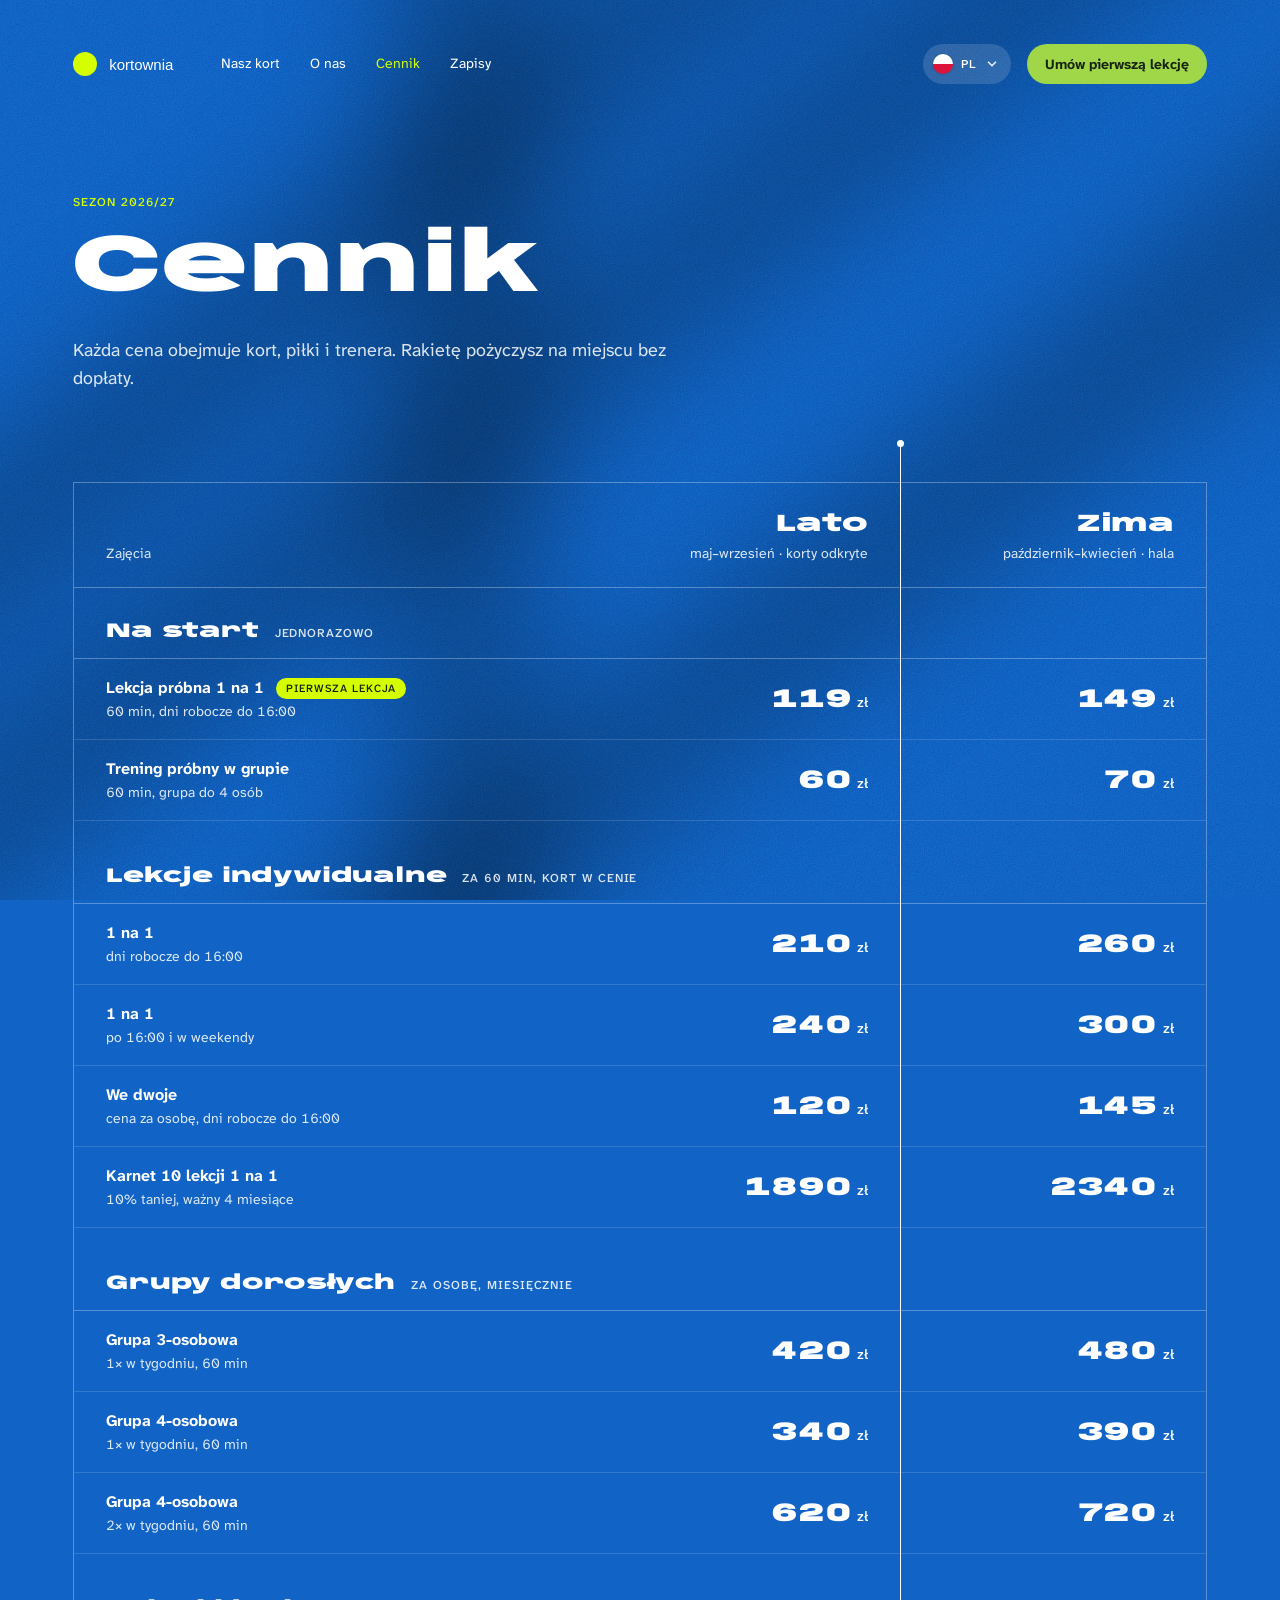
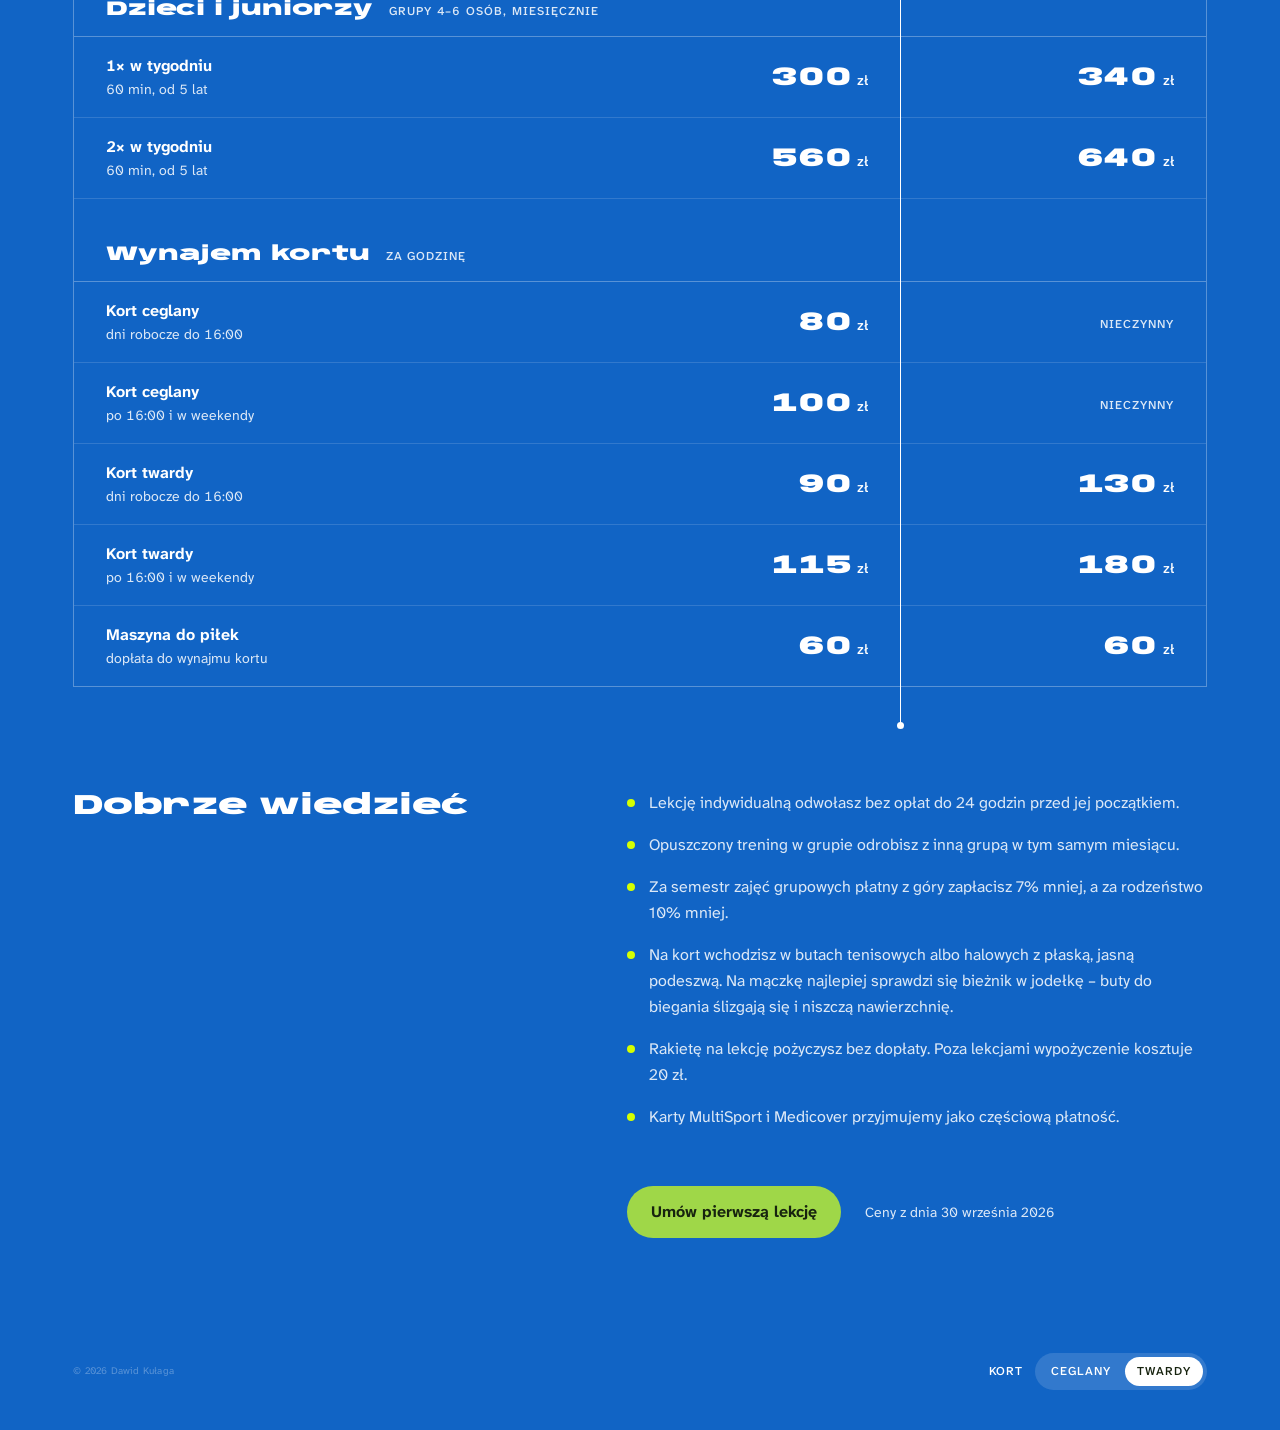
==== cennik.html @ 9ecdc1a9 "Cennik, modal zapisu (tryb testowy) i nawigacja obok logo - cennik.html: tabela jak kort (sezony lat" ====
<!DOCTYPE html>
<html lang="pl" data-surface="twardy">

<head>
    <meta charset="UTF-8">
    <meta name="viewport" content="width=device-width, initial-scale=1.0">
    <script>
        try {
            var s = localStorage.getItem('kortownia-surface');
            if (s === 'ceglany' || s === 'twardy') document.documentElement.dataset.surface = s;
        } catch (e) {}
    </script>

    <link rel="preconnect" href="https://fonts.googleapis.com">
    <link rel="preconnect" href="https://fonts.gstatic.com" crossorigin>
    <link href="https://fonts.googleapis.com/css2?family=Anybody:wdth,wght@150,900&family=Atkinson+Hyperlegible+Next:wght@400;500;700&family=BBH+Bartle&display=swap" rel="stylesheet">

    <link rel="stylesheet" href="style.css">
    <link rel="stylesheet" href="cennik.css">
    <link rel="preload" href="data/cennik.json" as="fetch" crossorigin>
    <title>Cennik – Kortownia</title>
    <meta name="description" content="Cennik szkoły tenisa Kortownia: lekcje indywidualne, grupy dorosłych, zajęcia dla dzieci i wynajem kortu – ceny w sezonie letnim i zimowym.">
    <link rel="icon" href="img/favicon.svg" type="image/svg+xml">
    <link rel="icon" href="img/favicon.ico" sizes="any">
    <link rel="apple-touch-icon" href="img/apple-touch-icon.png">
</head>

<body class="subpage">

    <!-- Tło: rozmyte ukośne cienie (BG-shadow) + ziarno -->
    <div class="bg" aria-hidden="true">
        <svg class="bg__svg bg__svg--desktop" width="2109" height="1100" viewBox="0 0 2109 1100" overflow="visible">
            <defs>
                <filter id="bg-blur" filterUnits="userSpaceOnUse" x="-3000" y="-3000" width="7000" height="7000">
                    <feGaussianBlur stdDeviation="60" />
                </filter>
            </defs>
            <g id="bg-shapes" filter="url(#bg-blur)" fill="#000">
                <rect x="-2157.266" y="-1301.834" width="2635.036" height="1456.137" opacity=".26" transform="rotate(-44.04 -839.748 -573.765)" />
                <rect x="-1206.129" y="364.943" width="2635.036" height="147.119" opacity=".26" transform="rotate(-38.43 111.389 438.502)" />
                <rect x="-747.009" y="730.633" width="2635.036" height="147.119" opacity=".26" transform="rotate(-38.43 570.509 804.192)" />
                <rect x="-1000.589" y="479.723" width="2635.036" height="147.119" opacity=".26" transform="rotate(-38.43 316.929 553.282)" />
                <rect x="-851.658" y="554.919" width="2635.036" height="147.119" opacity=".26" transform="rotate(-90 465.86 628.478)" />
            </g>
            <rect x="510.53" y="1472.8" width="2635.036" height="479.466" opacity=".26" transform="rotate(-61.13 1828.05 1712.53)" filter="url(#bg-blur)" />
        </svg>
        <svg class="bg__svg bg__svg--mobile" width="390" height="868" viewBox="0 0 487.5 1085" overflow="visible">
            <use href="#bg-shapes" />
        </svg>
        <div class="bg__noise"></div>
    </div>

    <header class="nav">
        <div class="nav__left">
            <a class="logo" href="index.html" aria-label="Kortownia – strona główna">
                <img src="img/logo-dot.svg" width="24" height="24" alt="">
                <span class="logo__text">kortownia</span>
            </a>
            <nav class="nav__links" aria-label="Główna" data-i18n-aria="navLabel">
                <a class="nav-link" href="index.html#nasz-kort" data-i18n="navCourt">Nasz kort</a>
                <a class="nav-link" href="index.html#o-nas" data-i18n="navAbout">O nas</a>
                <a class="nav-link" href="cennik.html" aria-current="page" data-i18n="navPricing">Cennik</a>
                <a class="nav-link" href="index.html#zapisy" data-i18n="navSignup">Zapisy</a>
            </nav>
        </div>
        <div class="nav__right">
            <div class="lang">
                <button class="lang__trigger" type="button" aria-haspopup="menu" aria-expanded="false" aria-controls="lang-menu-nav" aria-label="Język: polski" data-i18n-aria="langCurrent">
                    <span class="lang__flag lang__flag--pl"><svg class="flag" viewBox="0 0 20 20" aria-hidden="true"><rect width="20" height="10" fill="#fff"/><rect y="10" width="20" height="10" fill="#dc143c"/></svg></span>
                    <span class="lang__flag lang__flag--en"><svg class="flag" viewBox="0 0 60 60" aria-hidden="true"><rect width="60" height="60" fill="#012169"/><path d="M0 0L60 60M60 0L0 60" stroke="#fff" stroke-width="12"/><path d="M0 0L60 60M60 0L0 60" stroke="#c8102e" stroke-width="5"/><path d="M30 0V60M0 30H60" stroke="#fff" stroke-width="18"/><path d="M30 0V60M0 30H60" stroke="#c8102e" stroke-width="10"/></svg></span>
                    <span class="lang__code" data-i18n="langCode">PL</span>
                    <svg class="lang__chevron" viewBox="0 0 16 16" aria-hidden="true"><path d="M4 6l4 4 4-4" fill="none" stroke="currentColor" stroke-width="2" stroke-linecap="round" stroke-linejoin="round"/></svg>
                </button>
                <div class="lang__menu" id="lang-menu-nav" role="menu" aria-label="Język" data-i18n-aria="langLabel" hidden>
                    <button class="lang__option" type="button" role="menuitemradio" data-lang="pl" aria-checked="true"><svg class="flag" viewBox="0 0 20 20" aria-hidden="true"><rect width="20" height="10" fill="#fff"/><rect y="10" width="20" height="10" fill="#dc143c"/></svg><span lang="pl">Polski</span><svg class="lang__check" viewBox="0 0 16 16" aria-hidden="true"><path d="M3.5 8.5l3 3 6-7" fill="none" stroke="currentColor" stroke-width="2" stroke-linecap="round" stroke-linejoin="round"/></svg></button>
                    <button class="lang__option" type="button" role="menuitemradio" data-lang="en" aria-checked="false"><svg class="flag" viewBox="0 0 60 60" aria-hidden="true"><rect width="60" height="60" fill="#012169"/><path d="M0 0L60 60M60 0L0 60" stroke="#fff" stroke-width="12"/><path d="M0 0L60 60M60 0L0 60" stroke="#c8102e" stroke-width="5"/><path d="M30 0V60M0 30H60" stroke="#fff" stroke-width="18"/><path d="M30 0V60M0 30H60" stroke="#c8102e" stroke-width="10"/></svg><span lang="en">English</span><svg class="lang__check" viewBox="0 0 16 16" aria-hidden="true"><path d="M3.5 8.5l3 3 6-7" fill="none" stroke="currentColor" stroke-width="2" stroke-linecap="round" stroke-linejoin="round"/></svg></button>
                </div>
            </div>
            <a class="btn btn--primary btn--sm" href="index.html#zapisy" data-i18n="cta">Umów pierwszą lekcję</a>
        </div>
        <button class="menu-button" type="button" aria-expanded="false" aria-controls="mobile-menu" aria-label="Otwórz menu">
            <span class="menu-button__bar"></span>
            <span class="menu-button__bar"></span>
        </button>
    </header>

    <main class="pricing">
        <header class="pricing__head">
            <p class="pricing__eyebrow" data-i18n="eyebrow">Sezon 2026/27</p>
            <h1 class="pricing__title" data-i18n="pageHeading">Cennik</h1>
            <p class="pricing__lead" data-i18n="pricingLead">Każda cena obejmuje kort, piłki i trenera. Rakietę pożyczysz na miejscu bez dopłaty.</p>
        </header>

        <!-- Mobile: jedna kolumna sezonu naraz (przełącznik jak nawierzchnia). -->
        <div class="season-switch">
            <span class="season-switch__label" id="season-label" data-i18n="seasonLabel">Sezon</span>
            <div class="switch" role="group" aria-labelledby="season-label">
                <button class="segment" type="button" data-season="lato" aria-pressed="true" data-i18n="seasonSummer">Lato</button>
                <button class="segment" type="button" data-season="zima" aria-pressed="false" data-i18n="seasonWinter">Zima</button>
            </div>
        </div>

        <!-- Tabela jak kort: siatka dzieli sezony (lato | zima). Treść z data/cennik.json. -->
        <div class="price-court" data-season="lato">
            <i class="price-court__net" aria-hidden="true"></i>
            <table class="price-table">
                <caption class="sr-only" data-i18n="tableCaption">Ceny w złotych, w sezonie letnim i zimowym</caption>
                <colgroup>
                    <col class="price-table__col-offer">
                    <col class="price-table__col-season">
                    <col class="price-table__col-season">
                </colgroup>
                <thead>
                    <tr>
                        <th scope="col"><span class="price-table__corner" data-i18n="colOffer">Zajęcia</span></th>
                        <th scope="col" class="is-lato" data-season-col="lato"></th>
                        <th scope="col" class="is-zima" data-season-col="zima"></th>
                    </tr>
                </thead>
                <!-- grupy <tbody> wstawia cennik.js -->
            </table>
        </div>

        <section class="pricing__notes" aria-labelledby="notes-title">
            <h2 class="pricing__notes-title" id="notes-title" data-i18n="notesTitle">Dobrze wiedzieć</h2>
            <ul class="pricing__notes-list" data-notes></ul>
        </section>

        <div class="pricing__cta">
            <a class="btn btn--primary" href="index.html#zapisy" data-i18n="cta">Umów pierwszą lekcję</a>
            <p class="pricing__updated" data-updated></p>
        </div>
    </main>

    <footer class="subpage-foot">
        <div class="credits">
            <span>© 2026 Dawid Kułaga</span>
        </div>
        <div class="surface-switch">
            <span class="surface-switch__label" id="surface-label" data-i18n="surfaceLabel">Kort</span>
            <div class="switch switch--sliding" role="group" aria-labelledby="surface-label">
                <span class="switch__thumb" aria-hidden="true"></span>
                <button class="segment" type="button" data-surface="ceglany" aria-pressed="false" data-i18n="surfaceClay">Ceglany</button>
                <button class="segment" type="button" data-surface="twardy" aria-pressed="true" data-i18n="surfaceHard">Twardy</button>
            </div>
        </div>
    </footer>

    <div class="mobile-menu" id="mobile-menu" hidden>
        <nav class="mobile-menu__links" aria-label="Główna" data-i18n-aria="navLabel">
            <a class="mobile-link" href="index.html#nasz-kort" data-i18n="navCourt">Nasz kort</a>
            <a class="mobile-link" href="index.html#o-nas" data-i18n="navAbout">O nas</a>
            <a class="mobile-link" href="cennik.html" aria-current="page" data-i18n="navPricing">Cennik</a>
            <a class="mobile-link" href="index.html#zapisy" data-i18n="navSignup">Zapisy</a>
        </nav>
        <div class="mobile-menu__cta">
            <a class="btn btn--primary btn--block" href="index.html#zapisy" data-i18n="cta">Umów pierwszą lekcję</a>
            <div class="mobile-menu__row">
                <div class="lang lang--up">
                    <button class="lang__trigger" type="button" aria-haspopup="menu" aria-expanded="false" aria-controls="lang-menu-mobile" aria-label="Język: polski" data-i18n-aria="langCurrent">
                        <span class="lang__flag lang__flag--pl"><svg class="flag" viewBox="0 0 20 20" aria-hidden="true"><rect width="20" height="10" fill="#fff"/><rect y="10" width="20" height="10" fill="#dc143c"/></svg></span>
                        <span class="lang__flag lang__flag--en"><svg class="flag" viewBox="0 0 60 60" aria-hidden="true"><rect width="60" height="60" fill="#012169"/><path d="M0 0L60 60M60 0L0 60" stroke="#fff" stroke-width="12"/><path d="M0 0L60 60M60 0L0 60" stroke="#c8102e" stroke-width="5"/><path d="M30 0V60M0 30H60" stroke="#fff" stroke-width="18"/><path d="M30 0V60M0 30H60" stroke="#c8102e" stroke-width="10"/></svg></span>
                        <span class="lang__code" data-i18n="langCode">PL</span>
                        <svg class="lang__chevron" viewBox="0 0 16 16" aria-hidden="true"><path d="M4 6l4 4 4-4" fill="none" stroke="currentColor" stroke-width="2" stroke-linecap="round" stroke-linejoin="round"/></svg>
                    </button>
                    <div class="lang__menu" id="lang-menu-mobile" role="menu" aria-label="Język" data-i18n-aria="langLabel" hidden>
                        <button class="lang__option" type="button" role="menuitemradio" data-lang="pl" aria-checked="true"><svg class="flag" viewBox="0 0 20 20" aria-hidden="true"><rect width="20" height="10" fill="#fff"/><rect y="10" width="20" height="10" fill="#dc143c"/></svg><span lang="pl">Polski</span><svg class="lang__check" viewBox="0 0 16 16" aria-hidden="true"><path d="M3.5 8.5l3 3 6-7" fill="none" stroke="currentColor" stroke-width="2" stroke-linecap="round" stroke-linejoin="round"/></svg></button>
                        <button class="lang__option" type="button" role="menuitemradio" data-lang="en" aria-checked="false"><svg class="flag" viewBox="0 0 60 60" aria-hidden="true"><rect width="60" height="60" fill="#012169"/><path d="M0 0L60 60M60 0L0 60" stroke="#fff" stroke-width="12"/><path d="M0 0L60 60M60 0L0 60" stroke="#c8102e" stroke-width="5"/><path d="M30 0V60M0 30H60" stroke="#fff" stroke-width="18"/><path d="M30 0V60M0 30H60" stroke="#c8102e" stroke-width="10"/></svg><span lang="en">English</span><svg class="lang__check" viewBox="0 0 16 16" aria-hidden="true"><path d="M3.5 8.5l3 3 6-7" fill="none" stroke="currentColor" stroke-width="2" stroke-linecap="round" stroke-linejoin="round"/></svg></button>
                    </div>
                </div>
                <a class="btn btn--link" href="index.html" data-i18n="ctaHome">Strona główna</a>
            </div>
        </div>
    </div>

    <script src="cennik.js"></script>
    <script src="booking.js"></script>
    <script src="app.js"></script>

</body>

</html>
---- style.css ----
* {
    margin: 0;
    padding: 0;
    box-sizing: border-box;
}

/* ---------- Tokeny (Figma: Kortownia) ---------- */

:root {
    --pilka: #d5ff00;
    --kreda: #ffffff;
    --kreda-14: rgba(255, 255, 255, 0.14);
    --kreda-30: rgba(255, 255, 255, 0.3);
    --kreda-85: rgba(255, 255, 255, 0.85);
    --siatka: #17230f;
    --kort: #9fd748;
    /* Błąd w formularzach (tylko na jasnym panelu „kreda”) – kontrast 6,1:1.
       Stały w obu nawierzchniach. */
    --blad: #b8300f;

    /* Nawierzchnia: Kort twardy (domyślnie) */
    --nawierzchnia: #1164c5;

    /* Margines boczny nawigacji i hero */
    --gutter: clamp(16px, 3.84vw, 81px);
    /* Rogi viewportu (logo, język + CTA, nawigacja, nawierzchnia):
       x – od bocznej krawędzi, y – od górnej/dolnej krawędzi do środka
       elementu (24 px + połowa 80-pikselowego paska nawigacji). */
    --corner-x: calc(var(--gutter) + 24px);
    --corner-y: 64px;

    --font-logo: 'BBH Bartle', 'BBH Sans Bartle', sans-serif;
    --font-display: 'Anybody', sans-serif;
    --font-text: 'Atkinson Hyperlegible Next', system-ui, sans-serif;
}

/* Ceglany przyciemniony z #e6411f do #dc3a19 – biały tekst ≥ 4,5:1 (WCAG AA). */
html[data-surface="ceglany"] {
    --nawierzchnia: #dc3a19;
}

/* Na ceglanym tory przełączników i przycisk języka są ciemne (czerń 14%)
   zamiast jasnych – biały tekst nieaktywnych segmentów ≥ 5:1. */
html[data-surface="ceglany"] :is(.switch, .lang__trigger) {
    background: rgba(0, 0, 0, 0.14);
}

html[data-surface="ceglany"] .lang__trigger:hover,
html[data-surface="ceglany"] .lang__trigger[aria-expanded="true"] {
    background: rgba(0, 0, 0, 0.24);
}

html {
    font-size: 16px;
    font-family: var(--font-text);
    color: var(--kreda);
    background: var(--nawierzchnia);
    transition: background-color 0.5s cubic-bezier(0.65, 0, 0.35, 1);
    -webkit-font-smoothing: antialiased;
}

/* Bez przewijania w bok (canvas 3D wychodzi poza ramkę KV); clip nie tworzy
   kontenera przewijania – działa też na iOS, gdzie samo hidden na body nie wystarcza. */
html,
body {
    overflow-x: hidden;
    overflow-x: clip;
}

body {
    margin: 0;
    min-height: 100vh;
    min-height: 100svh;
    padding-top: 24px;
    padding-bottom: 40px;
}

body.menu-open {
    overflow: hidden;
}

a {
    color: inherit;
    text-decoration: none;
}

button {
    font: inherit;
    color: inherit;
    background: none;
    border: 0;
    cursor: pointer;
}

img {
    display: block;
}

:focus-visible {
    outline: 2px solid var(--kreda);
    outline-offset: 2px;
}

/* ---------- Tło ---------- */

.bg {
    position: fixed;
    inset: 0;
    z-index: -1;
    overflow: hidden;
    pointer-events: none;
    /* Kolor nawierzchni musi być wewnątrz tej warstwy (własny kontekst
       nakładania) – inaczej ziarno w trybie overlay nie ma z czym się mieszać
       i wypłukuje kolor. */
    background: var(--nawierzchnia);
    transition: background-color 0.5s cubic-bezier(0.65, 0, 0.35, 1);
}

/* Stałe piksele jak w Figmie (bez skalowania do szerokości okna) –
   pasy nie zmieniają położenia przy zmianie rozmiaru. Kształty i tak
   wychodzą daleko poza ramkę, więc tło jest pokryte przy każdej szerokości. */
.bg__svg {
    position: absolute;
    top: 0;
    left: 0;
    overflow: visible;
}

.bg__svg--mobile {
    display: none;
}

.bg__noise {
    position: absolute;
    inset: 0;
    /* Neutralne szare ziarno (średnio 50% szarości) – w trybie overlay nie
       zmienia koloru nawierzchni, tylko dodaje fakturę. */
    opacity: 0.15;
    mix-blend-mode: overlay;
    background-image: url("data:image/svg+xml,%3Csvg xmlns='http://www.w3.org/2000/svg' width='200' height='200'%3E%3Cfilter id='n' color-interpolation-filters='sRGB'%3E%3CfeTurbulence type='fractalNoise' baseFrequency='.9' numOctaves='3' stitchTiles='stitch'/%3E%3CfeColorMatrix values='.33 .33 .33 0 0 .33 .33 .33 0 0 .33 .33 .33 0 0 0 0 0 0 1'/%3E%3CfeComponentTransfer%3E%3CfeFuncR type='linear' slope='2.2' intercept='-.6'/%3E%3CfeFuncG type='linear' slope='2.2' intercept='-.6'/%3E%3CfeFuncB type='linear' slope='2.2' intercept='-.6'/%3E%3C/feComponentTransfer%3E%3C/filter%3E%3Crect width='100%25' height='100%25' filter='url%28%23n%29'/%3E%3C/svg%3E");
}

/* ---------- Komponenty ---------- */

/* Button – MD 52 px / SM 40 px */
.btn {
    display: inline-flex;
    align-items: center;
    justify-content: center;
    border-radius: 999px;
    font-weight: 700;
    font-size: 16px;
    line-height: 20px;
    padding: 16px 24px;
    white-space: nowrap;
    transition: background-color 0.15s ease;
}

.btn--sm {
    font-size: 14px;
    line-height: 18px;
    padding: 11px 18px;
}

.btn--primary {
    background: var(--kort);
    color: var(--siatka);
}

.btn--primary:hover {
    background: var(--kreda);
}

.btn--link {
    padding: 16px 12px;
    color: var(--kreda);
    text-decoration: underline;
    text-underline-position: from-font;
}

.btn--link:hover {
    background: var(--kreda-14);
}

.btn--block {
    width: 100%;
}

/* Nav link */
.nav-link {
    display: inline-flex;
    padding: 8px 12px;
    border-radius: 999px;
    font-size: 14px;
    line-height: 1.4;
    white-space: nowrap;
    transition: background-color 0.15s ease;
}

.nav-link:hover {
    background: var(--kreda-14);
}

/* Przełącznik (tor) + Segment */
.switch {
    display: inline-flex;
    align-items: center;
    gap: 2px;
    padding: 4px;
    border-radius: 999px;
    background: var(--kreda-14);
}

.segment,
.surface-switch__label {
    font-weight: 500;
    font-size: 12px;
    line-height: 1.4;
    letter-spacing: 0.08em;
    text-transform: uppercase;
    white-space: nowrap;
}

.segment {
    padding: 6px 12px;
    border-radius: 999px;
    transition: background-color 0.15s ease, color 0.15s ease;
}

.segment:hover {
    background: var(--kreda-14);
}

.segment[aria-pressed="true"] {
    background: var(--kreda);
    color: var(--siatka);
    cursor: default;
}

/* Przełącznik nawierzchni: przesuwana pigułka pod aktywnym segmentem. */
.switch--sliding {
    position: relative;
    isolation: isolate;
}

.switch__thumb {
    position: absolute;
    top: 4px;
    bottom: 4px;
    left: 0;
    width: var(--thumb-w, 0);
    translate: var(--thumb-x, 0) 0;
    border-radius: 999px;
    background: var(--kreda);
    z-index: -1;
}

.switch--sliding.is-ready .switch__thumb {
    transition:
        translate 0.5s cubic-bezier(0.65, 0, 0.35, 1),
        width 0.5s cubic-bezier(0.65, 0, 0.35, 1);
}

.switch--sliding .segment,
.switch--sliding .segment[aria-pressed="true"] {
    background: transparent;
    transition: color 0.35s ease 0.08s;
}

.switch--sliding .segment:not([aria-pressed="true"]):hover {
    background: var(--kreda-14);
}

.surface-switch__label {
    cursor: pointer;
    -webkit-user-select: none;
    user-select: none;
}

.surface-switch__label:hover {
    color: var(--kreda);
}

/* Dropdown języka – szklany trigger (jak tor przełącznika), panel „kreda”. */
.lang {
    position: relative;
}

.lang__trigger {
    display: inline-flex;
    align-items: center;
    gap: 8px;
    height: 40px;
    padding: 0 12px 0 10px;
    border-radius: 999px;
    background: var(--kreda-14);
    font-weight: 500;
    font-size: 12px;
    line-height: 1.4;
    letter-spacing: 0.08em;
    text-transform: uppercase;
    transition: background-color 0.15s ease;
}

.lang__trigger:hover,
.lang__trigger[aria-expanded="true"] {
    background: var(--kreda-30);
}

.flag {
    display: block;
    width: 20px;
    height: 20px;
    border-radius: 50%;
    box-shadow: 0 0 0 1px rgba(23, 35, 15, 0.12);
    flex: none;
}

.lang__flag {
    display: none;
}

html[lang="pl"] .lang__flag--pl,
html[lang="en"] .lang__flag--en {
    display: block;
}

.lang__chevron {
    width: 14px;
    height: 14px;
    opacity: 0.85;
    transition: transform 0.2s ease;
}

.lang__trigger[aria-expanded="true"] .lang__chevron {
    transform: rotate(180deg);
}

.lang__menu {
    position: absolute;
    top: calc(100% + 8px);
    right: 0;
    min-width: 176px;
    padding: 6px;
    border-radius: 18px;
    background: var(--kreda);
    color: var(--siatka);
    box-shadow: 0 12px 32px rgba(0, 0, 0, 0.18);
    display: flex;
    flex-direction: column;
    gap: 2px;
    z-index: 20;
    transform-origin: top right;
    animation: lang-in 0.16s ease-out;
}

.lang__menu[hidden] {
    display: none;
}

.lang--up .lang__menu {
    top: auto;
    bottom: calc(100% + 8px);
    right: auto;
    left: 0;
    transform-origin: bottom left;
}

@keyframes lang-in {
    from { opacity: 0; transform: scale(0.96); }
    to { opacity: 1; transform: scale(1); }
}

.lang__option {
    display: flex;
    align-items: center;
    gap: 10px;
    width: 100%;
    padding: 10px 12px;
    border-radius: 12px;
    font-size: 14px;
    line-height: 1.4;
    text-align: left;
    color: var(--siatka);
    transition: background-color 0.12s ease;
}

.lang__option:hover,
.lang__option:focus-visible {
    background: rgba(23, 35, 15, 0.07);
    outline: none;
}

.lang__option[aria-checked="true"] {
    font-weight: 700;
}

.lang__check {
    width: 16px;
    height: 16px;
    margin-left: auto;
    visibility: hidden;
}

.lang__option[aria-checked="true"] .lang__check {
    visibility: visible;
}

/* ---------- Nawigacja ---------- */

.nav {
    display: flex;
    align-items: center;
    justify-content: space-between;
    width: calc(100% - 2 * var(--gutter));
    margin: 0 auto;
    padding: 20px 24px;
    border-radius: 60px;
    position: relative;
    z-index: 10;
}

.nav__left {
    display: flex;
    align-items: center;
    gap: 36px;
}

/* Linki obok logo (pigułki z 12 px paddingu). */
.nav__links {
    display: flex;
    align-items: center;
    gap: 6px;
}

.nav__right {
    display: flex;
    align-items: center;
    gap: 16px;
}

.logo {
    display: flex;
    align-items: center;
    gap: 12px;
}

.logo__text {
    font-family: var(--font-logo);
    font-size: 15px;
    line-height: 1.4;
    color: var(--kreda);
}

.menu-button {
    display: none;
}

/* ---------- Hero (desktop) ----------
   Układ odwzorowuje obszar 1947 × 838 z Figmy (szerokość jak nawigacja).
   --u = 1 px projektu, skalowany do szerokości i wysokości okna. */

/* Na dużych ekranach hero mieści się w kontenerze 2280 px (nawigacja
   i elementy w rogach zostają przy krawędziach viewportu). */
.hero {
    --hero-max: 2280px;
    --hero-w: min(100vw - 2 * var(--gutter), var(--hero-max));
    /* Skala: szerokość, wysokość hero i – na niższych ekranach – miejsce na
       opis z przyciskami (stały rozmiar ~160 px, start na 486u): dół przycisków
       min. 24 px nad dolną linią kortu (100vh − 104px). 164 = góra hero. */
    --u: clamp(0.35px, min(var(--hero-w) / 1947, (100vh - 164px) / 838, (100vh - 104px - 24px - 164px - 160px) / 486), 1px);
    position: relative;
    width: min(calc(100% - 2 * var(--gutter)), var(--hero-max));
    height: calc(838 * var(--u));
    margin: 60px auto 0;
}

.stage {
    position: absolute;
    inset: 0;
}





.hero__title {
    position: absolute;
    left: calc(68 * var(--u));
    top: calc(155 * var(--u));
    width: calc(1084 * var(--u));
    font-family: var(--font-display);
    font-weight: 900;
    font-stretch: 150%;
    font-variation-settings: "wdth" 150;
    font-size: max(32px, 54 * var(--u));
    line-height: 1.3;
    letter-spacing: -0.01em;
    color: var(--kreda);
    z-index: 1;
}

/* Łamanie nagłówka: .brk-d = nowa linia na desktopie (spacja na mobile),
   .brk-m = nowa linia na mobile (spacja na desktopie). */
.brk-d::before {
    content: "\A";
    white-space: pre;
}

.brk-m::before {
    content: " ";
}

.hero__plus {
    position: absolute;
    left: calc(59.865 * var(--u));
    top: calc(417 * var(--u));
    width: calc(65.3553 * var(--u));
    height: calc(68.6161 * var(--u));
    transform: scaleX(-1);
}

.kv {
    position: absolute;
    right: calc(221.5 * var(--u));
    top: calc(39 * var(--u));
    width: calc(499.53 * var(--u));
    height: calc(799 * var(--u));
    pointer-events: none;
    /* Perspektywa dla fal (obrót 3D za kursorem w kv3d.js). */
    perspective: 1100px;
}

.kv img {
    position: absolute;
}

/* KV nie jest zaznaczalne ani przeciągane (bez niebieskiego podświetlenia
   przy szybkim klikaniu / podbijaniu piłki). */
.kv,
.kv * {
    -webkit-user-select: none;
    user-select: none;
    -webkit-user-drag: none;
    -webkit-tap-highlight-color: transparent;
}

.kv__waves {
    will-change: transform;
}

/* Kursor nad obszarem KV (kliknięcie podbija piłkę – kv3d.js). */
body.kv-hover {
    cursor: pointer;
}

.kv__waves--desktop {
    left: calc(-6.705 * var(--u));
    top: calc(58.555 * var(--u));
    width: calc(478.916 * var(--u));
    height: calc(654.358 * var(--u));
}

.kv__waves--mobile {
    display: none;
}

/* Canvas 3D wychodzi poza ramkę KV (BLEED w kv3d.js = 25%). */
.kv__canvas {
    position: absolute;
    inset: -25%;
    width: 150%;
    height: 150%;
    animation: kv-in 0.6s ease both;
}

.kv--3d .kv__racket,
.kv--3d .kv__ball {
    display: none;
}

@keyframes kv-in {
    from { opacity: 0; }
    to { opacity: 1; }
}

.kv__racket {
    left: calc(2.9 * var(--u));
    top: 0;
    width: calc(496.63 * var(--u));
    height: calc(799 * var(--u));
    object-position: bottom;
}

.kv__ball {
    left: calc(158.62 * var(--u));
    top: calc(139.56 * var(--u));
    width: calc(97.331 * var(--u));
    height: calc(111.651 * var(--u));
    object-fit: cover;
}

/* Dolny prawy róg – lustrzanie do języka + CTA. */
.surface-switch {
    position: fixed;
    right: var(--corner-x);
    bottom: var(--corner-y);
    transform: translateY(50%);
    display: flex;
    align-items: center;
    gap: 12px;
    z-index: 1;
}

.surface-switch__label {
    color: var(--kreda);
}

.hero__copy {
    position: absolute;
    left: calc(122 * var(--u));
    top: calc(486 * var(--u));
    width: 589.157px;
    display: flex;
    flex-direction: column;
    gap: 24px;
    z-index: 1;
}

.hero__lead {
    width: 100%;
    white-space: pre-line;
    font-size: 18px;
    line-height: 28px;
}

.hero__cta {
    display: flex;
    align-items: center;
    gap: 8px;
}

/* ---------- Linie kortu ----------
   1 px „kreda”, przypięte do otaczających elementów:
   poziome (pełna szerokość) – górna pod paskiem nawigacji, dolna lustrzanie
   nad dolnym rzędem rogów, środkowa w połowie odstępu między nagłówkiem
   a opisem (--grid-mid liczone w app.js);
   pionowe (pełna wysokość) – na krawędziach paska nawigacji (--line-x)
   i pośrodku między nimi (siatka). */

body {
    position: relative;
}

.court-lines {
    --line-x: var(--gutter);
    position: absolute;
    inset: 0;
    pointer-events: none;
    opacity: 0.2;
}

.court-line {
    position: absolute;
    left: 0;
    width: 100%;
    height: 1px;
    background: var(--kreda);
    transform-origin: left center;
}

.court-line--top {
    top: calc(var(--corner-y) + 40px);
}

.court-line--mid {
    top: var(--grid-mid, 50%);
    transform-origin: right center;
}

.court-line--bottom {
    bottom: calc(var(--corner-y) + 40px);
}

.court-line--v {
    top: 0;
    width: 1px;
    height: 100%;
    transform-origin: center top;
}

.court-line--left {
    left: var(--line-x);
}

.court-line--right {
    left: calc(100% - var(--line-x) - 1px);
}

.court-line--net {
    left: 50%;
}

/* Po preloaderze linie „rysują się” po kolei. */
html.is-loading .court-line {
    scale: 0 1;
}

html.is-loading .court-line--v {
    scale: 1 0;
}

html.is-loaded .court-line {
    transition: scale 1.3s cubic-bezier(0.65, 0, 0.2, 1) var(--line-delay, 0s);
}

.court-line--top { --line-delay: 0.1s; }
.court-line--left { --line-delay: 0.2s; }
.court-line--mid { --line-delay: 0.3s; }
.court-line--net { --line-delay: 0.4s; }
.court-line--bottom { --line-delay: 0.5s; }
.court-line--right { --line-delay: 0.6s; }

/* Wariant gridu: „court” (domyślny) albo „figma” (linie z makiety). */
html:not([data-grid="figma"]) .court-lines,
html[data-grid="figma"] .court-grid {
    display: none;
}

/* ---------- Kort (propozycja) ----------
   Schemat kortu z góry, proporcje wg przepisów (ułamki ramki), rozpięty
   na układzie: linie końcowe = krawędzie paska nawigacji, linie boczne =
   pod górnym / nad dolnym rzędem rogów – elementy nawigacji stoją „na
   wybiegu”, poza kortem. Każda linia: --x --y --w --h (poziomo);
   na mobile kort jest obrócony (transpozycja tych samych zmiennych). */

.court-grid {
    position: absolute;
    /* Boki kortu na linii elementów w rogach (logo, CTA, nawigacja, nawierzchnia). */
    left: var(--corner-x);
    right: var(--corner-x);
    top: calc(var(--corner-y) + 40px);
    bottom: calc(var(--corner-y) + 40px);
    pointer-events: none;
    /* Jednolite krycie wszystkich linii i słupków. */
    opacity: 0.2;
}

.cg-line {
    position: absolute;
    left: var(--x);
    top: var(--y);
    width: var(--w);
    height: var(--h);
    background: var(--kreda);
}

.cg-line.is-h { transform-origin: left center; }
.cg-line.is-v { transform-origin: center top; }

.cg-post {
    position: absolute;
    left: var(--x);
    top: var(--y);
    width: 7px;
    height: 7px;
    margin: -3px 0 0 -3px;
    border-radius: 50%;
    background: var(--kreda);
}

/* Siatka wysunięta poza linie boczne do słupków (8,33% wysokości kortu),
   ale najwyżej 40 px – na wysokich ekranach słupek nie wchodzi na podpis. */
.cg-line--net {
    top: max(-8.33%, -40px);
    height: calc(100% + 2 * min(8.33%, 40px));
}

.cg-post--a { top: max(-8.33%, -40px); }
.cg-post--b { top: calc(100% + min(8.33%, 40px)); }

/* Rysowanie po preloaderze – warstwami. */
html.is-loading .cg-line.is-h { scale: 0 1; }
html.is-loading .cg-line.is-v { scale: 1 0; }
html.is-loading .cg-post { scale: 0; }

html.is-loaded :is(.cg-line, .cg-post) {
    transition: scale 1.2s cubic-bezier(0.65, 0, 0.2, 1) var(--line-delay, 0s);
}

.cg-line--outer { --line-delay: 0.1s; }
.cg-line--net { --line-delay: 0.3s; }
.cg-line--singles { --line-delay: 0.45s; }
.cg-line--service { --line-delay: 0.6s; }
.cg-line--center { --line-delay: 0.75s; }
.cg-line--mark,
.cg-post { --line-delay: 0.9s; }

/* ---------- Preloader ---------- */

.preloader {
    display: none;
}

html.is-loading .preloader,
.preloader.is-revealing,
.preloader.is-fading {
    position: fixed;
    inset: 0;
    z-index: 100;
    display: flex;
    flex-direction: column;
    align-items: center;
    justify-content: center;
    gap: 20px;
    background: var(--kreda);
    color: var(--siatka);
}

.preloader__stage {
    position: relative;
    width: 160px;
    height: 160px;
}

/* Kropka z logo – odbija się; origin na dole, żeby spłaszczenie
   przy uderzeniu „siadało” na podłodze. */
.preloader__ball {
    position: absolute;
    left: 50%;
    bottom: 26px;
    width: 46px;
    height: 46px;
    border-radius: 50%;
    background: var(--pilka);
    transform: translateX(-50%);
    transform-origin: 50% 100%;
    will-change: transform;
    /* Odbijanie w CSS – liczone przez kompozytor, nie przycina się, gdy
       główny wątek wczytuje modele 3D. Uderzenie wypada na 0%/100%, a
       ujemne opóźnienie o pół okresu startuje ze szczytu (bez owalu na starcie). */
    animation: preloader-bounce var(--bounce-period, 0.55s) infinite;
    animation-delay: calc(var(--bounce-period, 0.55s) / -2);
}

@keyframes preloader-bounce {
    0% {
        transform: translate(-50%, 0) scale(1.14, 0.76);
        animation-timing-function: linear;
    }
    7% {
        transform: translate(-50%, -20.8px) scale(1, 1);
        animation-timing-function: cubic-bezier(0.25, 0.46, 0.45, 0.94);
    }
    50% {
        transform: translate(-50%, -80px) scale(1, 1);
        animation-timing-function: cubic-bezier(0.55, 0.085, 0.68, 0.53);
    }
    93% {
        transform: translate(-50%, -20.8px) scale(1, 1);
        animation-timing-function: linear;
    }
    100% {
        transform: translate(-50%, 0) scale(1.14, 0.76);
    }
}

@media (prefers-reduced-motion: reduce) {
    .preloader__ball {
        animation: none;
    }
}

/* Licznik – styl Display H1 (jak nagłówek hero). */
.preloader__count {
    font-family: var(--font-display);
    font-weight: 900;
    font-stretch: 150%;
    font-variation-settings: "wdth" 150;
    font-size: 27px;
    line-height: 1.3;
    letter-spacing: -0.01em;
    font-variant-numeric: tabular-nums;
    transition: opacity 0.25s ease;
}

.preloader.is-revealing .preloader__count {
    opacity: 0 !important;
}

.preloader.is-fading {
    opacity: 0;
    transition: opacity 0.5s ease;
}

/* Wejście hero po odsłonięciu (indywidualne translate/scale nie kolidują
   z transformami pozycjonującymi, np. przełącznika). */
html.is-loading :is(.nav, .hero__title, .hero__plus, .hero__copy, .surface-switch) {
    opacity: 0;
    translate: 0 18px;
}

html.is-loading .kv {
    opacity: 0;
    scale: 0.94;
}

html.is-loaded :is(.nav, .hero__title, .hero__plus, .hero__copy, .surface-switch, .kv) {
    transition:
        opacity 0.8s ease var(--intro-delay, 0s),
        translate 1s cubic-bezier(0.2, 0.8, 0.2, 1) var(--intro-delay, 0s),
        scale 1.2s cubic-bezier(0.2, 0.8, 0.2, 1) var(--intro-delay, 0s);
}

.kv { --intro-delay: 0.15s; }
.nav { --intro-delay: 0.3s; }
.hero__title { --intro-delay: 0.35s; }
.hero__plus { --intro-delay: 0.5s; }
.hero__copy { --intro-delay: 0.55s; }
.surface-switch { --intro-delay: 0.7s; }

/* ---------- Podpowiedź przy piłce ----------
   Wzór: tooltip z GitHub Primer – ciemna, zwarta etykieta z ostrym
   trójkącikiem, bez cienia, zanikanie + 4 px przesunięcia. Typografia:
   styl Kortownia/Label. Pozycję (--hint-x/--hint-y, px viewportu) i stronę
   (.is-left / .is-below) ustawia kv3d.js w każdej klatce. */

.kv-hint {
    --caret: 6px;
    --nudge-x: -4px;
    --nudge-y: 0px;
    position: fixed;
    left: 0;
    top: 0;
    /* Pozycja przy piłce – bez animacji (inaczej Safari animuje przelot
       z pozycji startowej poza ekranem). Wjazd o 4 px – osobno, w transform. */
    translate: var(--hint-x, -999px) var(--hint-y, -999px);
    transform: translate(var(--nudge-x), var(--nudge-y));
    z-index: 11;
    padding: 6px 10px;
    border-radius: 6px;
    background: var(--siatka);
    color: var(--kreda);
    font-family: var(--font-text);
    font-weight: 500;
    font-size: 12px;
    line-height: 1.4;
    letter-spacing: 0.08em;
    text-transform: uppercase;
    white-space: nowrap;
    pointer-events: none;
    opacity: 0;
    transition: opacity 0.2s ease, transform 0.2s ease;
}

/* Trójkącik w stronę piłki (domyślnie: tooltip z prawej, trójkąt z lewej) */
.kv-hint::before {
    content: "";
    position: absolute;
    top: 50%;
    right: 100%;
    margin-top: calc(-1 * var(--caret));
    border: var(--caret) solid transparent;
    border-right-color: var(--siatka);
}

.kv-hint.is-left { --nudge-x: 4px; }

.kv-hint.is-left::before {
    right: auto;
    left: 100%;
    border-right-color: transparent;
    border-left-color: var(--siatka);
}

.kv-hint.is-below { --nudge-x: 0px; --nudge-y: -4px; }

.kv-hint.is-below::before {
    top: auto;
    bottom: 100%;
    right: auto;
    left: var(--arrow-x, 50%);
    margin: 0 0 0 calc(-1 * var(--caret));
    border-right-color: transparent;
    border-bottom-color: var(--siatka);
}

.kv-hint.is-visible {
    --nudge-x: 0px;
    --nudge-y: 0px;
    opacity: 1;
}

.kv-hint__text--tap { display: none; }

@media (hover: none), (pointer: coarse) {
    .kv-hint__text--click { display: none; }
    .kv-hint__text--tap { display: inline; }
}

body.menu-open .kv-hint {
    visibility: hidden;
}

/* ---------- Podpis autorów modeli 3D (CC BY 4.0) ----------
   Maksymalnie dyskretnie: desktop – środek samego dołu ekranu,
   mobile – koniec strony. */

/* Dolny lewy róg – lustrzanie do logo. */
.credits {
    position: fixed;
    left: var(--corner-x);
    bottom: var(--corner-y);
    transform: translateY(50%);
    font-size: 10px;
    line-height: 1.4;
    letter-spacing: 0.02em;
    white-space: nowrap;
    color: var(--kreda);
    opacity: 0.3;
    transition: opacity 0.2s ease;
    z-index: 10;
}

.credits:hover,
.credits:focus-within {
    opacity: 0.85;
}

.credits a {
    color: inherit;
}

.credits__sep {
    margin: 0 6px;
}

.credits a:hover {
    text-decoration: underline;
}

html.is-loading .credits {
    opacity: 0;
}

/* ---------- Menu mobilne ---------- */

.mobile-menu {
    position: fixed;
    top: 88px;
    left: 0;
    right: 0;
    bottom: 0;
    display: flex;
    flex-direction: column;
    justify-content: space-between;
    gap: 32px;
    padding: 24px 16px 32px;
    overflow-y: auto;
    z-index: 9;
}

.mobile-menu[hidden] {
    display: none;
}

.mobile-menu__links {
    display: flex;
    flex-direction: column;
    border-top: 1px solid var(--kreda-30);
}

.mobile-link {
    padding: 18px 4px;
    border-bottom: 1px solid var(--kreda-30);
    font-family: var(--font-display);
    font-weight: 900;
    font-stretch: 150%;
    font-variation-settings: "wdth" 150;
    font-size: 28px;
    line-height: 1.2;
    letter-spacing: -0.01em;
}

.mobile-menu__cta {
    display: flex;
    flex-direction: column;
    gap: 16px;
}

.mobile-menu__row {
    display: flex;
    align-items: center;
    justify-content: space-between;
}

/* ---------- Mobile (ramka 390 px, kort 358 × 520) ----------
   --m = 1 px projektu mobilnego. */

@media (max-width: 1023px) {
    body {
        --m: calc(min(100vw - 32px, 537px) / 358);
        padding-top: 16px;
    }

    .bg__svg--desktop {
        display: none;
    }

    .bg__svg--mobile {
        display: block;
    }

    /* Mobile: kolumna 358 × --m (wyśrodkowana). Pasek nawigacji ma 16 px
       wcięcia – logo stoi 16 px wewnątrz kolumny (jak w Figmie). */
    .nav {
        width: calc(358 * var(--m));
        height: 56px;
        padding: 0 6px 0 16px;
        border-radius: 0;
    }

    /* Menu w tej samej kolumnie co pasek; linki wyrównane do logo,
       linie podziału i przyciski na krawędzi kolumny. */
    .mobile-menu {
        padding-inline: calc((100% - 358 * var(--m)) / 2);
    }

    .mobile-link {
        padding-inline: 16px;
        font-size: 24px;
    }

    .nav__right,
    .nav__links {
        display: none;
    }

    .menu-button {
        position: relative;
        display: flex;
        flex-direction: column;
        align-items: center;
        justify-content: center;
        gap: 6px;
        width: 44px;
        height: 44px;
        border-radius: 999px;
        background: var(--kreda-14);
    }

    .menu-button__bar {
        width: 18px;
        height: 2px;
        border-radius: 1px;
        background: var(--kreda);
        transition: transform 0.2s ease;
    }

    .menu-button[aria-expanded="true"] .menu-button__bar:first-child {
        transform: translateY(4px) rotate(45deg);
    }

    .menu-button[aria-expanded="true"] .menu-button__bar:last-child {
        transform: translateY(-4px) rotate(-45deg);
    }

    .credits {
        position: static;
        transform: none;
        margin-top: 24px;
        text-align: center;
        white-space: normal;
    }

    body.menu-open :is(.hero, .court-grid, .court-lines, .credits) {
        visibility: hidden;
    }

    .hero {
        width: calc(358 * var(--m));
        height: auto;
        margin-top: 16px;
    }

    .stage {
        position: relative;
        height: calc(520 * var(--m));
    }


    .hero__title {
        white-space: normal;
        left: calc(27 * var(--m));
        top: calc(22 * var(--m));
        width: calc(307 * var(--m));
        font-size: 24px;
        line-height: 1.2;
    }

    .hero__plus {
        display: none;
    }

    /* Mobile: linia pod paskiem nawigacji i między wizualem a tekstem. */
    .court-line--top {
        top: 80px;
    }

    .court-line--bottom {
        display: none;
    }

    /* Kort pionowo: kolumna (logo / hamburger) od paska nawigacji
       do końca strony; transpozycja --x/--y i --w/--h. */
    /* Kort obejmuje nagłówek, KV i przełącznik (scena 520 × --m od 88 px);
       opis i przyciski stoją pod nim. Boki na linii logo, symetrycznie. */
    .court-grid {
        left: calc((100% - 358 * var(--m)) / 2 + 16px);
        right: calc((100% - 358 * var(--m)) / 2 + 16px);
        top: 80px;
        bottom: auto;
        height: calc(520 * var(--m) + 16px);
    }

    .cg-line,
    .cg-post {
        left: var(--y);
        top: var(--x);
    }

    .cg-line {
        width: var(--h);
        height: var(--w);
    }

    .cg-line.is-h { transform-origin: center top; }
    .cg-line.is-v { transform-origin: left center; }
    html.is-loading .cg-line.is-h { scale: 1 0; }
    html.is-loading .cg-line.is-v { scale: 0 1; }

    /* Siatka i słupki wysunięte tylko w margines kolumny (bez przewijania). */
    .cg-line--net {
        left: -10px;
        width: calc(100% + 20px);
    }

    .cg-post--a { left: -10px; }
    .cg-post--b { left: calc(100% + 10px); }

    /* Pionowe linie na krawędziach kolumny (logo / hamburger). */
    .court-lines {
        --line-x: calc((100% - 358 * var(--m)) / 2);
    }

    .brk-d::before {
        content: " ";
        white-space: normal;
    }

    .brk-m::before {
        content: "\A";
        white-space: pre;
    }

    .kv {
        right: auto;
        left: calc(80 * var(--m));
        top: calc(144 * var(--m));
        width: calc(200.062 * var(--m));
        height: calc(320 * var(--m));
    }

    .kv__waves--desktop {
        display: none;
    }

    .kv__waves--mobile {
        display: block;
        left: calc(-2.685 * var(--m));
        top: calc(23.453 * var(--m));
        width: calc(191.806 * var(--m));
        height: calc(262.071 * var(--m));
    }

    .kv__racket {
        left: calc(1.161 * var(--m));
        width: calc(198.901 * var(--m));
        height: calc(320 * var(--m));
    }

    .kv__ball {
        left: calc(63.526 * var(--m));
        top: calc(55.895 * var(--m));
        width: calc(38.981 * var(--m));
        height: calc(44.716 * var(--m));
    }

    .surface-switch {
        position: absolute;
        right: auto;
        bottom: auto;
        left: 50%;
        top: calc(491 * var(--m));
        transform: translate(-50%, -50%);
    }


    /* Opis i przyciski na linii logo (16 px wewnątrz kolumny). */
    .hero__copy {
        padding-inline: 16px;
        position: static;
        width: auto;
        margin-top: 28px;
        gap: 20px;
    }

    .hero__lead {
        width: 100%;
        white-space: normal;
    }

    .hero__cta {
        flex-direction: column;
    }

    .hero__cta .btn--primary {
        width: 100%;
    }
}

@media (min-width: 1024px) {
    .mobile-menu {
        display: none !important;
    }

    /* Desktop: dokładnie jeden ekran, bez przewijania. */
    html,
    body {
        height: 100%;
        overflow: hidden;
    }

    body {
        padding-bottom: 0;
    }
}

@media (prefers-reduced-motion: reduce) {
    * {
        transition: none !important;
    }
}

/* ---------- Formularze (Figma: Design System → Formularze) ----------
   Na jasnym panelu „kreda”: tekst „siatka”, obrysy siatka 20%. */

.chips {
    display: flex;
    flex-wrap: wrap;
    gap: 8px;
}

.chip {
    position: relative;
    cursor: pointer;
}

.chip input {
    position: absolute;
    opacity: 0;
    pointer-events: none;
}

.chip__body {
    display: inline-flex;
    align-items: center;
    gap: 6px;
    padding: 9px 16px;
    border: 1px solid rgba(23, 35, 15, 0.2);
    border-radius: 999px;
    font-weight: 700;
    font-size: 14px;
    line-height: 1.4;
    transition: background-color 0.15s ease, border-color 0.15s ease, color 0.15s ease;
}

.chip__sub {
    font-weight: 400;
    opacity: 0.6;
}

.chip:hover .chip__body {
    border-color: var(--siatka);
}

.chip input:checked + .chip__body {
    background: var(--siatka);
    border-color: var(--siatka);
    color: var(--kreda);
}

.chip input:checked + .chip__body .chip__sub {
    color: var(--pilka);
    opacity: 1;
}

.chip input:focus-visible + .chip__body,
.check input:focus-visible + .check__box {
    outline: 2px solid var(--siatka);
    outline-offset: 2px;
}

.input {
    width: 100%;
    height: 52px;
    padding: 0 20px;
    border: 1px solid rgba(23, 35, 15, 0.2);
    border-radius: 999px;
    background: transparent;
    font: inherit;
    font-size: 16px;
    color: var(--siatka);
    transition: border-color 0.15s ease;
}

.input::placeholder {
    color: rgba(23, 35, 15, 0.45);
}

.input:hover {
    border-color: rgba(23, 35, 15, 0.5);
}

.input:focus {
    outline: none;
    border: 2px solid var(--siatka);
    padding: 0 19px;
}

.input[aria-invalid="true"] {
    border: 2px solid var(--blad);
    padding: 0 19px;
}

.check {
    display: flex;
    gap: 12px;
    cursor: pointer;
}

.check input {
    position: absolute;
    opacity: 0;
    pointer-events: none;
}

.check__box {
    flex: none;
    display: grid;
    place-items: center;
    width: 20px;
    height: 20px;
    margin-top: 1px;
    border: 1px solid rgba(23, 35, 15, 0.35);
    border-radius: 6px;
    color: transparent;
    transition: background-color 0.15s ease;
}

.check__box svg {
    width: 11px;
}

.check input:checked + .check__box {
    background: var(--siatka);
    border-color: var(--siatka);
    color: var(--pilka);
}

.check input[aria-invalid="true"] + .check__box {
    border: 2px solid var(--blad);
}

.check__text {
    font-size: 14px;
    line-height: 1.4;
    color: rgba(23, 35, 15, 0.75);
}

.close-btn {
    flex: none;
    display: grid;
    place-items: center;
    width: 44px;
    height: 44px;
    border-radius: 999px;
    background: rgba(23, 35, 15, 0.06);
    color: var(--siatka);
    transition: background-color 0.15s ease;
}

.close-btn:hover {
    background: rgba(23, 35, 15, 0.12);
}

.close-btn svg {
    width: 14px;
}

/* ---------- Modal: Umów pierwszą lekcję ---------- */

html:has(.booking[open]) {
    overflow: hidden;
}

.booking {
    width: min(640px, 100% - 32px);
    max-width: none;
    max-height: calc(100% - 48px);
    margin: auto;
    padding: 0;
    border: 0;
    border-radius: 32px;
    background: var(--kreda);
    color: var(--siatka);
    box-shadow: 0 24px 64px rgba(0, 0, 0, 0.25);
    overscroll-behavior: contain;
}

.booking.is-sent {
    width: min(560px, 100% - 32px);
}

.booking::backdrop {
    background: rgba(23, 35, 15, 0.6);
}

.booking[open] {
    animation: booking-in 0.35s cubic-bezier(0.2, 0.8, 0.2, 1);
}

.booking[open]::backdrop {
    animation: booking-fade 0.35s ease;
}

@keyframes booking-in {
    from { opacity: 0; translate: 0 16px; }
}

@keyframes booking-fade {
    from { opacity: 0; }
}

.booking__panel {
    padding: 48px;
}

.booking__form,
.booking__done {
    display: flex;
    flex-direction: column;
    gap: 28px;
}

.booking__done {
    gap: 24px;
}

.booking__form[hidden],
.booking__done[hidden] {
    display: none;
}

.booking__head,
.booking__done-top {
    display: flex;
    justify-content: space-between;
    align-items: flex-start;
    gap: 16px;
}

.booking__title {
    font-family: var(--font-display);
    font-weight: 900;
    font-stretch: 150%;
    font-variation-settings: "wdth" 150;
    font-size: 28px;
    line-height: 1.2;
    letter-spacing: -0.01em;
}

.booking__title:focus {
    outline: none;
}

.booking__lead {
    margin-top: 10px;
    font-size: 16px;
    line-height: 26px;
    color: rgba(23, 35, 15, 0.75);
}

.booking__done .booking__lead {
    margin-top: 0;
}

.booking__field {
    min-width: 0;
    border: 0;
    display: flex;
    flex-direction: column;
    gap: 10px;
}

.booking__label {
    padding: 0;
    font-weight: 500;
    font-size: 12px;
    line-height: 1.4;
    letter-spacing: 0.08em;
    text-transform: uppercase;
    color: rgba(23, 35, 15, 0.7);
}

/* legend nie reaguje na gap fieldsetu */
legend.booking__label {
    margin-bottom: 10px;
}

.booking__row {
    display: grid;
    grid-template-columns: 1fr 1fr;
    gap: 12px;
}

.booking__error {
    font-size: 14px;
    line-height: 1.4;
    color: var(--blad);
}

.booking__error[hidden] {
    display: none;
}

.booking__actions {
    display: flex;
    align-items: center;
    flex-wrap: wrap;
    gap: 16px;
}

.booking__note {
    font-size: 14px;
    color: rgba(23, 35, 15, 0.6);
}

.booking__ball {
    width: 56px;
    height: 56px;
    border-radius: 50%;
    background: var(--pilka);
}

.booking__summary {
    display: grid;
    gap: 8px;
    padding: 16px 20px;
    border-radius: 20px;
    background: rgba(23, 35, 15, 0.05);
    font-size: 14px;
    line-height: 1.4;
}

.booking__summary div {
    display: flex;
    justify-content: space-between;
    gap: 12px;
}

.booking__summary dt {
    color: rgba(23, 35, 15, 0.6);
}

.booking__summary dd {
    font-weight: 700;
    text-align: right;
}

.booking__test {
    font-size: 12px;
    line-height: 1.4;
    letter-spacing: 0.04em;
    color: rgba(23, 35, 15, 0.6);
}

.booking__done .btn {
    align-self: flex-start;
}

/* Mobile: formularz na cały ekran, potwierdzenie jako arkusz od dołu. */
@media (max-width: 639px) {
    .booking {
        width: 100%;
        max-width: none;
        height: 100%;
        max-height: none;
        border-radius: 0;
        box-shadow: none;
    }

    /* Dialog modalny ma domyślnie inset 0 – arkusz przypinamy tylko do dołu. */
    .booking.is-sent {
        inset: auto 0 0;
        width: 100%;
        height: auto;
        margin: 0;
        border-radius: 24px 24px 0 0;
    }

    .booking__panel {
        padding: 24px 16px;
    }

    .booking__title {
        font-size: 24px;
    }

    .booking__row {
        grid-template-columns: 1fr;
    }

    .booking__actions {
        flex-direction: column;
        align-items: stretch;
        text-align: center;
    }

    .booking__done .btn {
        align-self: stretch;
    }
}

@media (prefers-reduced-motion: reduce) {
    .booking[open],
    .booking[open]::backdrop {
        animation: none;
    }
}
---- cennik.css ----
/* ---------- Cennik ----------
   Tabela jak kort widziany z góry: zewnętrzna ramka = linie boczne,
   pionowa „siatka” ze słupkami dzieli sezony (lato | zima). */

.sr-only {
    position: absolute;
    width: 1px;
    height: 1px;
    margin: -1px;
    overflow: hidden;
    clip: rect(0 0 0 0);
    white-space: nowrap;
}

.pricing {
    /* Szerokość kolumn: nazwa zajęć | lato | zima. Siatka stoi na granicy
       lato/zima, więc jej położenie wynika z tych samych wartości. */
    --col-offer: 46%;
    --col-season: 27%;
    width: min(100% - 2 * var(--corner-x), 1180px);
    margin: 0 auto;
    padding-top: clamp(48px, 7vw, 96px);
}

/* ---------- Nagłówek ---------- */

.pricing__head {
    max-width: 720px;
    margin-bottom: clamp(56px, 7vw, 96px);
}

.pricing__eyebrow,
.season-switch__label,
.price-group__unit {
    font-weight: 500;
    font-size: 12px;
    line-height: 1.4;
    letter-spacing: 0.08em;
    text-transform: uppercase;
}

.pricing__eyebrow {
    color: var(--pilka);
    margin-bottom: 16px;
}

.pricing__title {
    font-family: var(--font-display);
    font-weight: 900;
    font-stretch: 150%;
    font-variation-settings: "wdth" 150;
    font-size: clamp(40px, 6.4vw, 88px);
    line-height: 1.05;
    letter-spacing: -0.01em;
}

.pricing__lead {
    margin-top: 24px;
    max-width: 34em;
    font-size: 18px;
    line-height: 28px;
    color: var(--kreda-85);
}

/* Przełącznik sezonu – tylko mobile. */
.season-switch {
    display: none;
}

/* ---------- Kort-tabela ---------- */

.price-court {
    position: relative;
    border: 1px solid var(--kreda-30);
}

.price-court__net {
    position: absolute;
    left: calc(var(--col-offer) + var(--col-season));
    top: -40px;
    bottom: -40px;
    width: 1px;
    background: var(--kreda);
    transform-origin: center top;
    pointer-events: none;
}

.price-court__net::before,
.price-court__net::after {
    content: "";
    position: absolute;
    left: -3px;
    width: 7px;
    height: 7px;
    border-radius: 50%;
    background: var(--kreda);
}

.price-court__net::before { top: -3px; }
.price-court__net::after { bottom: -3px; }

.price-table {
    width: 100%;
    border-collapse: collapse;
    table-layout: fixed;
    font-variant-numeric: tabular-nums;
}

.price-table__col-offer { width: var(--col-offer); }
.price-table__col-season { width: var(--col-season); }

.price-table th,
.price-table td {
    padding: 18px 32px;
    text-align: left;
    font-weight: 400;
    vertical-align: middle;
}

/* Sezony */
.price-table thead th {
    padding-top: 28px;
    padding-bottom: 24px;
    border-bottom: 1px solid var(--kreda-30);
    vertical-align: bottom;
}

.price-table thead .is-lato,
.price-table thead .is-zima,
.price-table .price {
    text-align: right;
}

.price-table__corner {
    font-size: 14px;
    color: var(--kreda-85);
}

.season__name,
.price-group__name,
.price__amount {
    font-family: var(--font-display);
    font-weight: 900;
    font-stretch: 150%;
    font-variation-settings: "wdth" 150;
    letter-spacing: -0.01em;
}

.season__name {
    display: block;
    font-size: 24px;
    line-height: 1.2;
}

.season__period {
    display: block;
    margin-top: 4px;
    font-size: 14px;
    line-height: 1.4;
    color: var(--kreda-85);
}

/* Grupy */
.price-group__head th {
    padding-top: 44px;
    padding-bottom: 14px;
    border-bottom: 1px solid var(--kreda-30);
}

.price-group:first-of-type .price-group__head th {
    padding-top: 32px;
}

.price-group__name {
    font-size: 20px;
    line-height: 1.2;
    margin-right: 16px;
}

.price-group__unit {
    color: var(--kreda-85);
    white-space: nowrap;
}

/* Wiersze */
.price-row > * {
    border-bottom: 1px solid var(--kreda-14);
    transition: background-color 0.15s ease;
}

.price-group:last-of-type .price-row:last-child > * {
    border-bottom: 0;
}

.price-row:hover > * {
    background: rgba(255, 255, 255, 0.06);
}

.offer__name {
    display: flex;
    align-items: center;
    flex-wrap: wrap;
    gap: 6px 12px;
    font-weight: 700;
    font-size: 16px;
    line-height: 1.4;
}

.offer__detail {
    display: block;
    margin-top: 2px;
    font-size: 14px;
    line-height: 1.4;
    color: var(--kreda-85);
}

.offer__badge {
    padding: 3px 10px;
    border-radius: 999px;
    background: var(--pilka);
    color: var(--siatka);
    font-weight: 500;
    font-size: 11px;
    line-height: 1.4;
    letter-spacing: 0.08em;
    text-transform: uppercase;
}

.price {
    white-space: nowrap;
}

.price__amount {
    font-size: 26px;
    line-height: 1.2;
}

.price__currency {
    margin-left: 6px;
    font-weight: 500;
    font-size: 14px;
}

.price__none {
    font-weight: 500;
    font-size: 12px;
    line-height: 1.4;
    letter-spacing: 0.08em;
    text-transform: uppercase;
    color: var(--kreda-85);
}

.pricing__error {
    padding: 32px;
    border: 1px solid var(--kreda-30);
    font-size: 18px;
    line-height: 28px;
}

/* Wejście: siatka „rozwija się” z góry, wiersze pojawiają się po niej. */
.price-court:not(.is-ready) .price-court__net {
    scale: 1 0;
}

.price-court:not(.is-ready) tbody {
    opacity: 0;
}

.price-court.is-ready .price-court__net {
    transition: scale 0.9s cubic-bezier(0.65, 0, 0.35, 1);
}

.price-court.is-ready tbody {
    transition: opacity 0.5s ease 0.3s;
}

/* ---------- Dobrze wiedzieć + CTA ---------- */

.pricing__notes {
    margin-top: clamp(72px, 8vw, 112px);
    display: grid;
    grid-template-columns: var(--col-offer) 1fr;
    column-gap: 32px;
}

.pricing__notes-title {
    font-family: var(--font-display);
    font-weight: 900;
    font-stretch: 150%;
    font-variation-settings: "wdth" 150;
    font-size: 28px;
    line-height: 1.2;
    letter-spacing: -0.01em;
}

.pricing__notes-list {
    list-style: none;
    display: grid;
    gap: 16px;
}

.pricing__notes-list li {
    position: relative;
    padding-left: 22px;
    font-size: 16px;
    line-height: 26px;
    color: var(--kreda-85);
}

/* Znacznik: piłka */
.pricing__notes-list li::before {
    content: "";
    position: absolute;
    left: 0;
    top: 9px;
    width: 8px;
    height: 8px;
    border-radius: 50%;
    background: var(--pilka);
}

.pricing__cta {
    margin-top: 56px;
    margin-left: calc(var(--col-offer) + 32px);
    display: flex;
    align-items: center;
    flex-wrap: wrap;
    gap: 16px 24px;
}

.pricing__updated {
    font-size: 14px;
    color: var(--kreda-85);
}

/* ---------- Stopka podstrony ---------- */

.subpage-foot {
    display: flex;
    align-items: center;
    justify-content: space-between;
    gap: 24px;
    margin-top: clamp(80px, 9vw, 128px);
    padding: 0 var(--corner-x);
}

.nav-link[aria-current="page"],
.mobile-link[aria-current="page"] {
    color: var(--pilka);
}

.subpage :is(.surface-switch, .credits) {
    position: static;
    transform: none;
}

/* Strona główna na desktopie mieści się w jednym ekranie (bez przewijania) –
   podstrona jest dłuższa, więc przywracamy przewijanie w pionie. */
@media (min-width: 1024px) {
    html:has(body.subpage),
    body.subpage {
        height: auto;
        overflow-y: visible;
    }

    body.subpage {
        padding-bottom: 40px;
    }
}

/* ---------- Mobile ---------- */

@media (max-width: 1023px) {
    .pricing {
        --col-offer: 62%;
        --col-season: 38%;
        width: calc(358 * var(--m));
        padding-top: 40px;
    }

    .pricing__head {
        margin-bottom: 32px;
    }

    .pricing__lead {
        font-size: 16px;
        line-height: 26px;
    }

    .season-switch {
        display: flex;
        align-items: center;
        gap: 12px;
        margin-bottom: 24px;
    }

    .price-court[data-season="lato"] .is-zima,
    .price-court[data-season="zima"] .is-lato {
        display: none;
    }

    .price-court__net {
        display: none;
    }

    /* Jedna kolumna cen – szerokości z treści, cena przy prawej krawędzi. */
    .price-table {
        table-layout: auto;
    }

    .price-table col {
        width: auto;
    }

    .price-table .price,
    .price-table thead .is-lato,
    .price-table thead .is-zima {
        width: 1%;
    }

    .price-table th,
    .price-table td {
        padding: 14px 16px;
    }

    .price-group__head th {
        padding-top: 32px;
    }

    .price-group__name {
        display: block;
        margin: 0 0 4px;
        font-size: 18px;
    }

    .price-group__unit {
        white-space: normal;
    }

    .price__amount {
        font-size: 22px;
    }

    .season__name {
        font-size: 20px;
    }

    .pricing__notes {
        grid-template-columns: 1fr;
        row-gap: 24px;
        margin-top: 64px;
    }

    .pricing__notes-title {
        font-size: 24px;
    }

    .pricing__cta {
        margin: 40px 0 0;
        flex-direction: column;
        align-items: stretch;
        text-align: center;
    }

    .subpage-foot {
        flex-direction: column;
        width: calc(358 * var(--m));
        margin-inline: auto;
        padding: 0;
    }

    body.menu-open :is(.pricing, .subpage-foot) {
        visibility: hidden;
    }
}

@media (prefers-reduced-motion: reduce) {
    .price-court .price-court__net,
    .price-court tbody {
        transition: none !important;
        scale: none !important;
        opacity: 1 !important;
    }
}
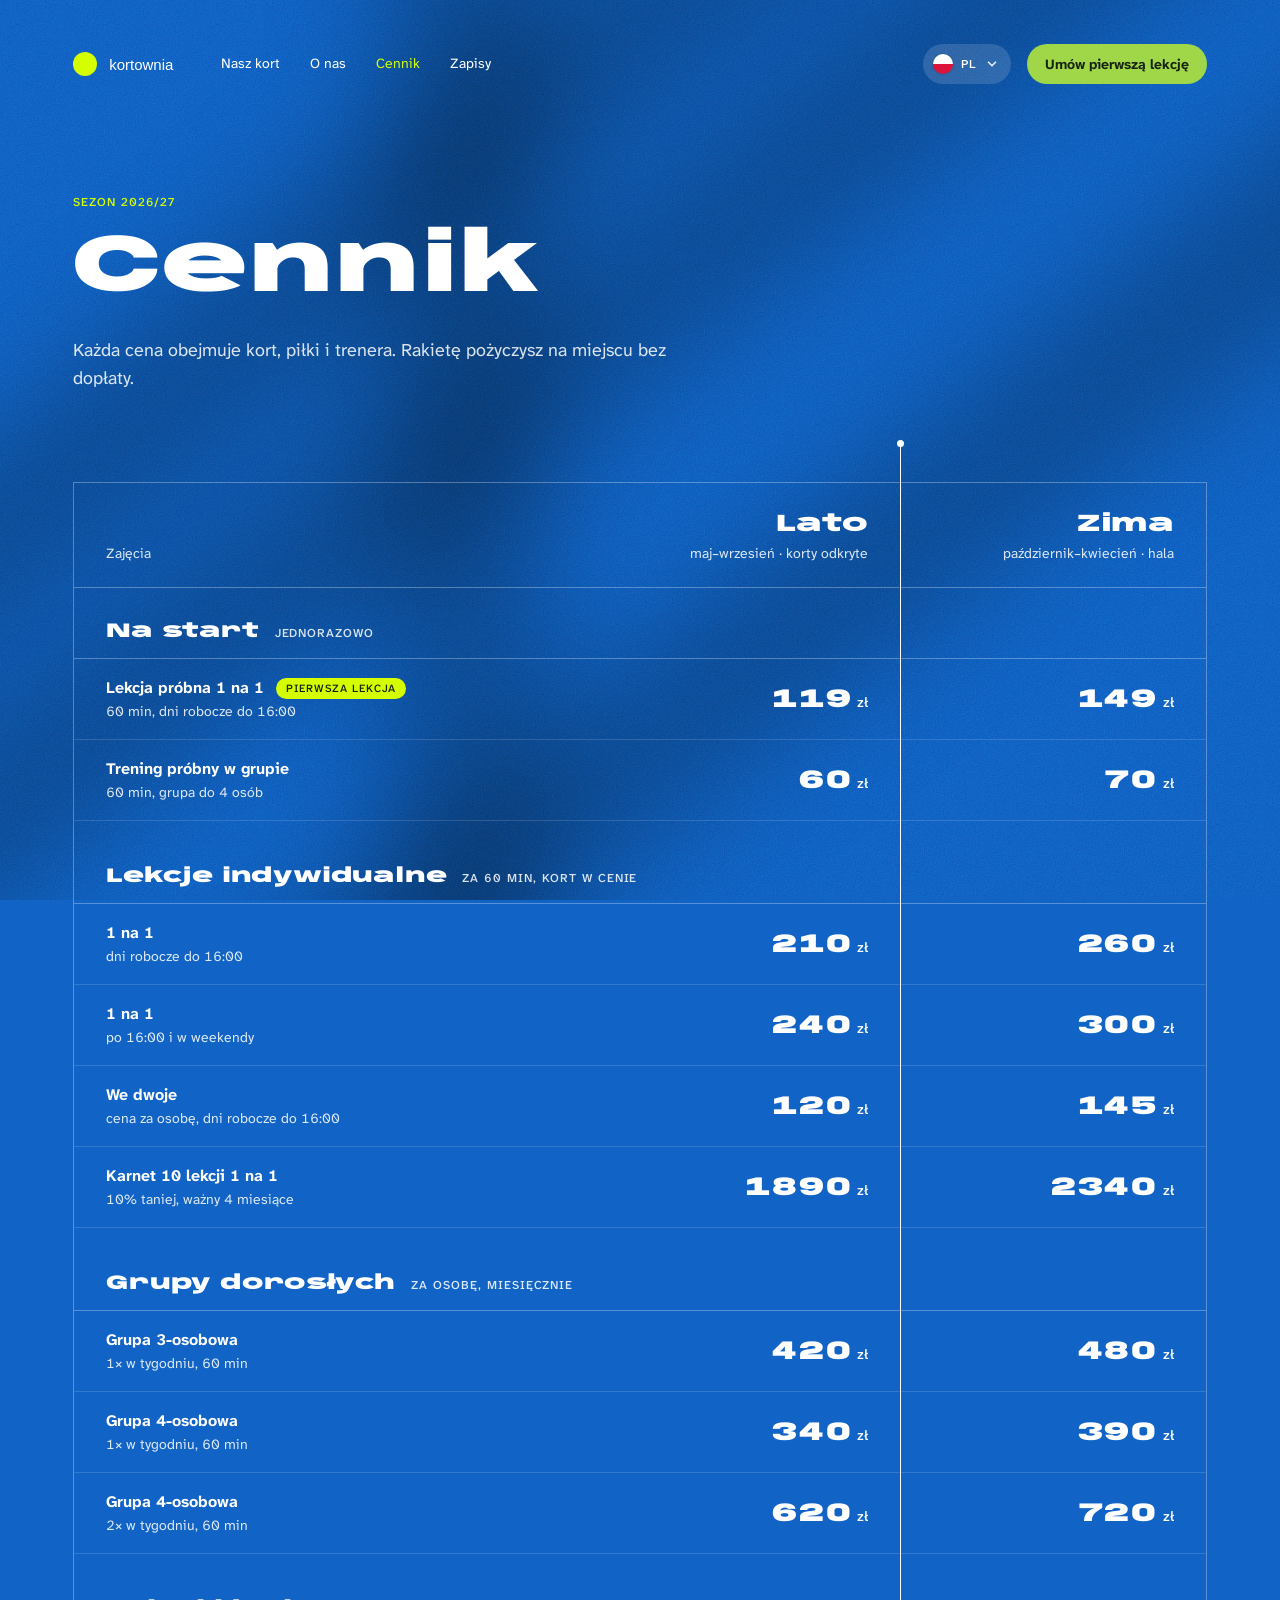
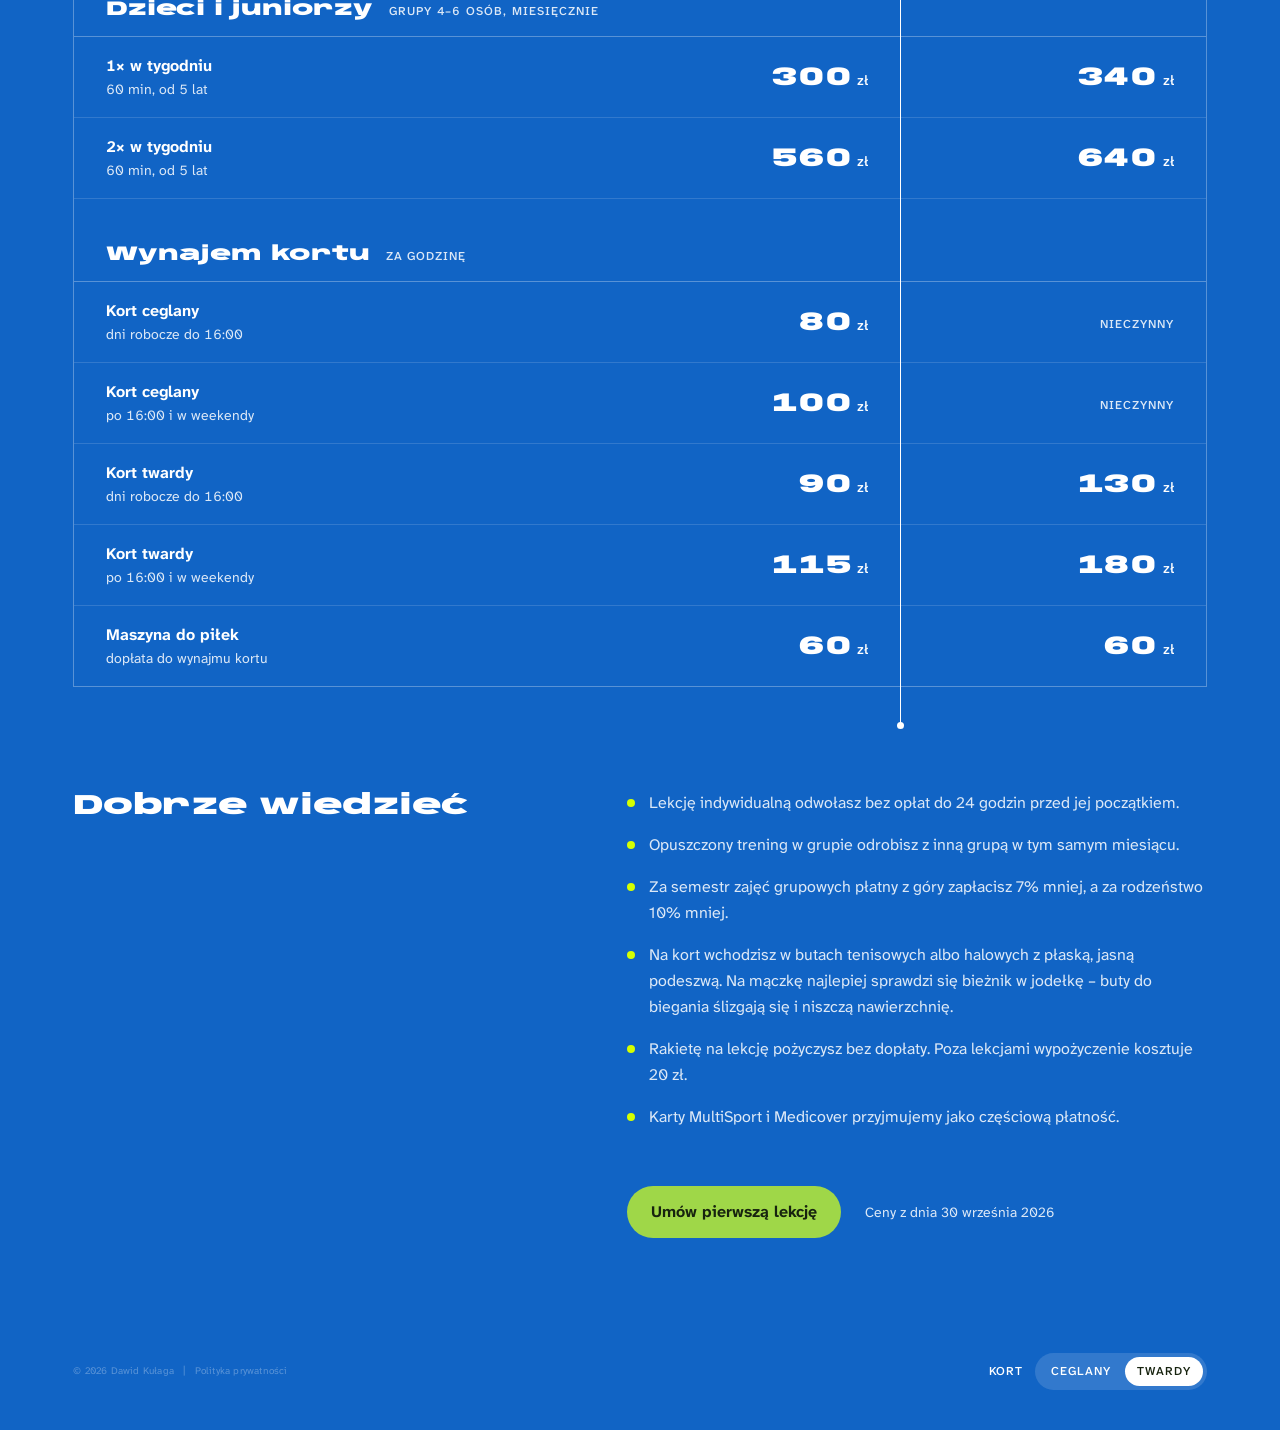
==== commit 415ebc47: "Polityka prywatności, formatowanie telefonu i hover w modalu - polityka-prywatnosci.html (PL/EN): sp" ====
--- a/cennik.html
+++ b/cennik.html
@@ -135,6 +135,8 @@
     <footer class="subpage-foot">
         <div class="credits">
             <span>© 2026 Dawid Kułaga</span>
+            <span class="credits__sep" aria-hidden="true">|</span>
+            <a href="polityka-prywatnosci.html" data-i18n="privacyLink">Polityka prywatności</a>
         </div>
         <div class="surface-switch">
             <span class="surface-switch__label" id="surface-label" data-i18n="surfaceLabel">Kort</span>
--- a/style.css
+++ b/style.css
@@ -153,7 +153,7 @@
     line-height: 20px;
     padding: 16px 24px;
     white-space: nowrap;
-    transition: background-color 0.15s ease;
+    transition: background-color 0.15s ease, color 0.15s ease;
 }
 
 .btn--sm {
@@ -1532,6 +1532,16 @@
     width: min(560px, 100% - 32px);
 }
 
+/* Na jasnym panelu hover i fokus w kolorze „siatka” (biały zlewa się z tłem). */
+.booking .btn--primary:hover {
+    background: var(--siatka);
+    color: var(--kreda);
+}
+
+.booking :focus-visible {
+    outline-color: var(--siatka);
+}
+
 .booking::backdrop {
     background: rgba(23, 35, 15, 0.6);
 }
@@ -1748,3 +1758,68 @@
         animation: none;
     }
 }
+
+/* ---------- Podstrony (cennik, polityka prywatności) ---------- */
+
+.sr-only {
+    position: absolute;
+    width: 1px;
+    height: 1px;
+    margin: -1px;
+    overflow: hidden;
+    clip: rect(0 0 0 0);
+    white-space: nowrap;
+}
+
+.subpage-foot {
+    display: flex;
+    align-items: center;
+    justify-content: space-between;
+    gap: 24px;
+    margin-top: clamp(80px, 9vw, 128px);
+    padding: 0 var(--corner-x);
+}
+
+.nav-link[aria-current="page"],
+.mobile-link[aria-current="page"] {
+    color: var(--pilka);
+}
+
+.subpage :is(.surface-switch, .credits) {
+    position: static;
+    transform: none;
+}
+
+/* Strona główna na desktopie mieści się w jednym ekranie (bez przewijania) –
+   podstrona jest dłuższa, więc przywracamy przewijanie w pionie. */
+@media (min-width: 1024px) {
+    html:has(body.subpage),
+    body.subpage {
+        height: auto;
+        overflow-y: visible;
+    }
+
+    body.subpage {
+        padding-bottom: 40px;
+    }
+}
+
+@media (max-width: 1023px) {
+    .subpage-foot {
+        flex-direction: column;
+        width: calc(358 * var(--m));
+        margin-inline: auto;
+        padding: 0;
+    }
+
+    body.menu-open :is(.subpage main, .subpage-foot) {
+        visibility: hidden;
+    }
+}
+
+.check__text a {
+    font-weight: 700;
+    color: var(--siatka);
+    text-decoration: underline;
+    text-underline-position: from-font;
+}
--- a/cennik.css
+++ b/cennik.css
@@ -1,16 +1,6 @@
 /* ---------- Cennik ----------
    Tabela jak kort widziany z góry: zewnętrzna ramka = linie boczne,
    pionowa „siatka” ze słupkami dzieli sezony (lato | zima). */
-
-.sr-only {
-    position: absolute;
-    width: 1px;
-    height: 1px;
-    margin: -1px;
-    overflow: hidden;
-    clip: rect(0 0 0 0);
-    white-space: nowrap;
-}
 
 .pricing {
     /* Szerokość kolumn: nazwa zajęć | lato | zima. Siatka stoi na granicy
@@ -333,41 +323,6 @@
     color: var(--kreda-85);
 }
 
-/* ---------- Stopka podstrony ---------- */
-
-.subpage-foot {
-    display: flex;
-    align-items: center;
-    justify-content: space-between;
-    gap: 24px;
-    margin-top: clamp(80px, 9vw, 128px);
-    padding: 0 var(--corner-x);
-}
-
-.nav-link[aria-current="page"],
-.mobile-link[aria-current="page"] {
-    color: var(--pilka);
-}
-
-.subpage :is(.surface-switch, .credits) {
-    position: static;
-    transform: none;
-}
-
-/* Strona główna na desktopie mieści się w jednym ekranie (bez przewijania) –
-   podstrona jest dłuższa, więc przywracamy przewijanie w pionie. */
-@media (min-width: 1024px) {
-    html:has(body.subpage),
-    body.subpage {
-        height: auto;
-        overflow-y: visible;
-    }
-
-    body.subpage {
-        padding-bottom: 40px;
-    }
-}
-
 /* ---------- Mobile ---------- */
 
 @media (max-width: 1023px) {
@@ -461,17 +416,6 @@
         align-items: stretch;
         text-align: center;
     }
-
-    .subpage-foot {
-        flex-direction: column;
-        width: calc(358 * var(--m));
-        margin-inline: auto;
-        padding: 0;
-    }
-
-    body.menu-open :is(.pricing, .subpage-foot) {
-        visibility: hidden;
-    }
 }
 
 @media (prefers-reduced-motion: reduce) {
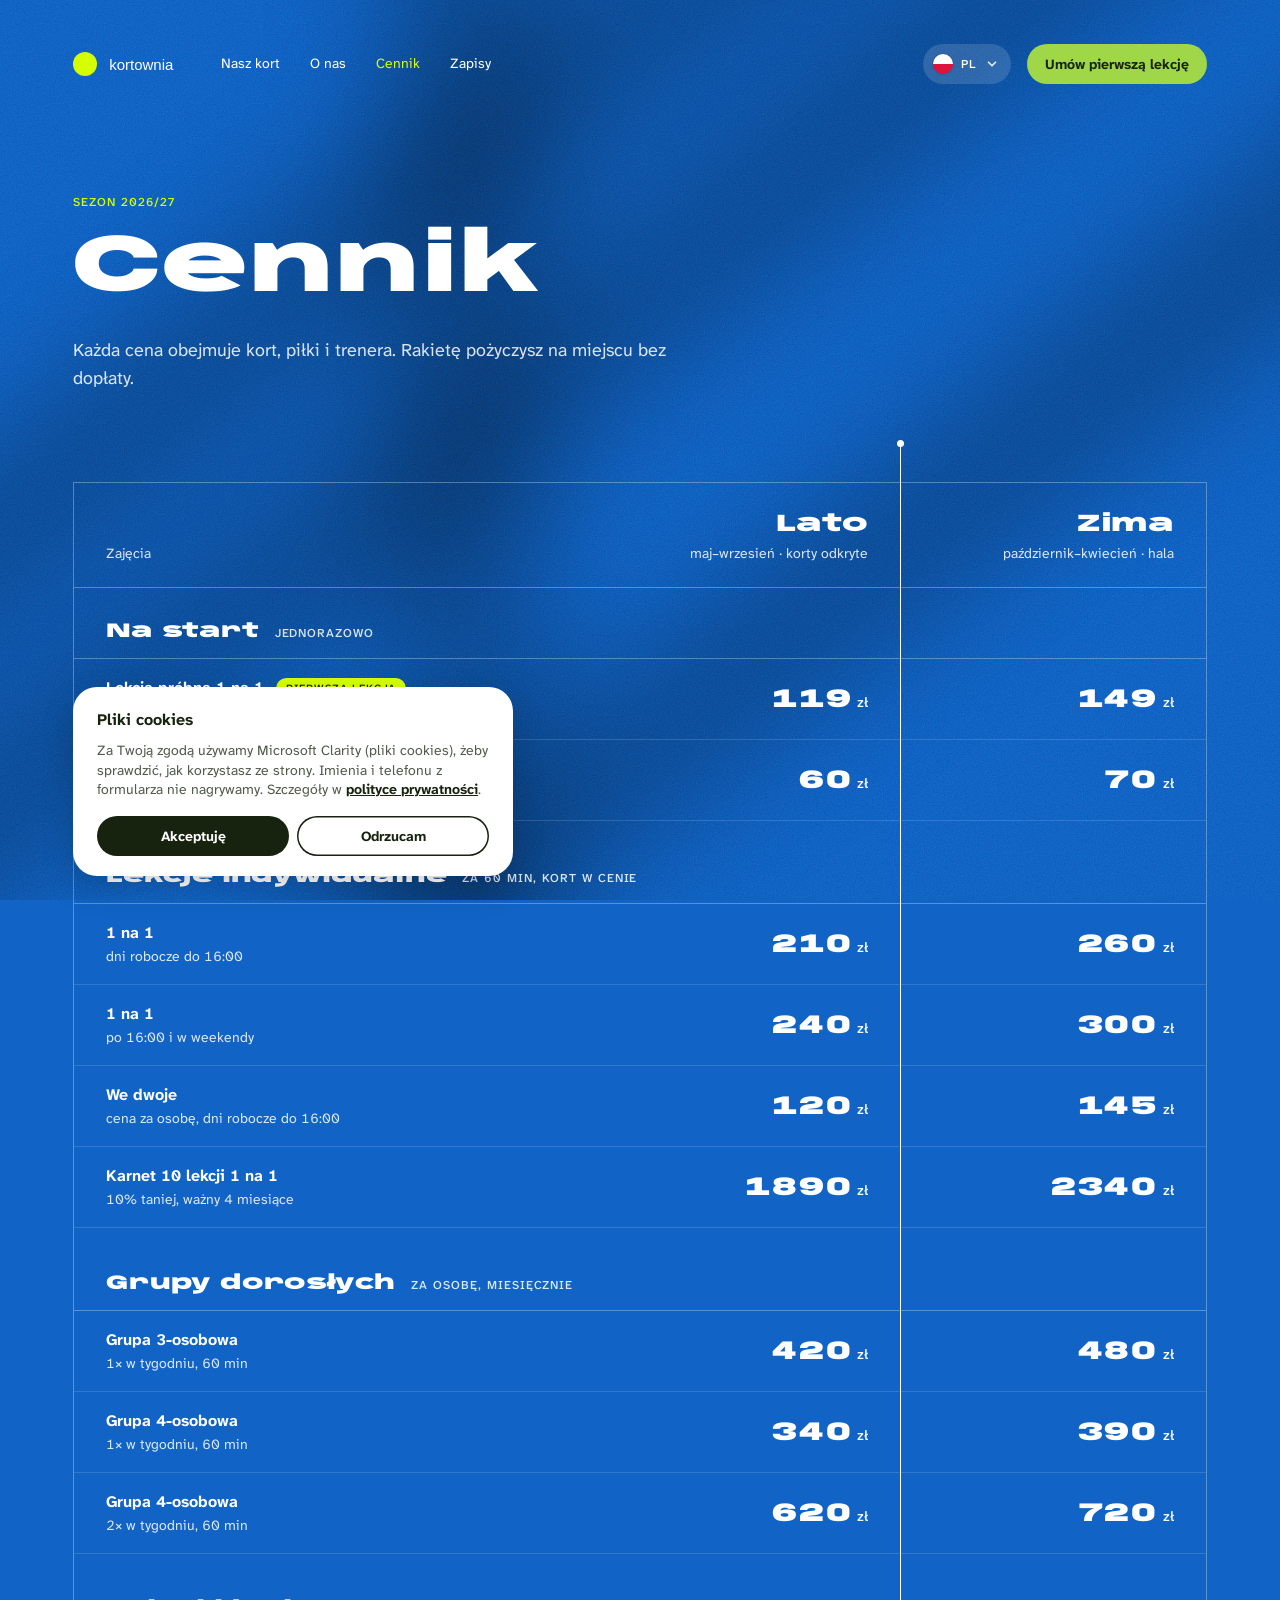
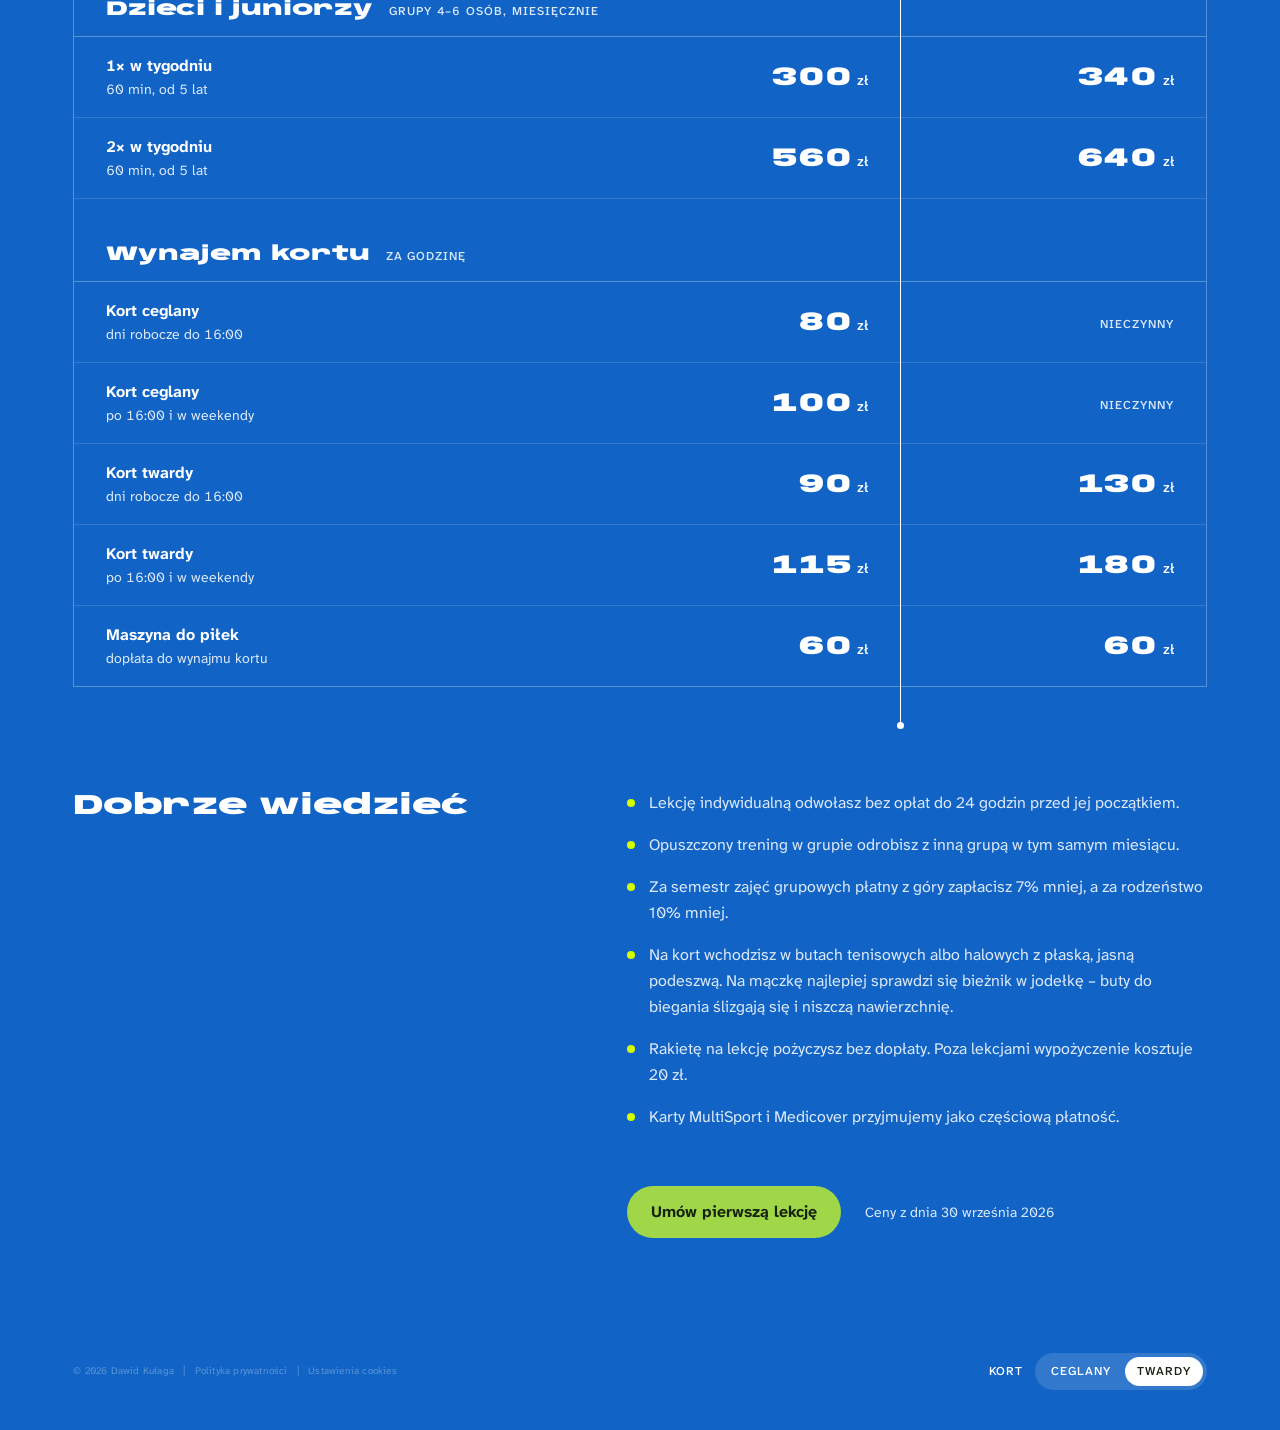
==== commit ef488a3f: "Microsoft Clarity za zgodą: baner cookies i polityka prywatności - consent.js: baner zgody (PL/EN) –" ====
--- a/cennik.html
+++ b/cennik.html
@@ -137,6 +137,8 @@
             <span>© 2026 Dawid Kułaga</span>
             <span class="credits__sep" aria-hidden="true">|</span>
             <a href="polityka-prywatnosci.html" data-i18n="privacyLink">Polityka prywatności</a>
+            <span class="credits__sep" aria-hidden="true">|</span>
+            <button class="credits__btn" type="button" data-consent-open data-i18n="cookieSettings">Ustawienia cookies</button>
         </div>
         <div class="surface-switch">
             <span class="surface-switch__label" id="surface-label" data-i18n="surfaceLabel">Kort</span>
@@ -177,6 +179,7 @@
 
     <script src="cennik.js"></script>
     <script src="booking.js"></script>
+    <script src="consent.js"></script>
     <script src="app.js"></script>
 
 </body>
--- a/style.css
+++ b/style.css
@@ -1823,3 +1823,110 @@
     text-decoration: underline;
     text-underline-position: from-font;
 }
+
+/* ---------- Baner cookies (Figma: Design System → Baner cookies) ----------
+   Karta kreda w lewym dolnym rogu; nie blokuje strony. „Akceptuję” (ciemny)
+   i „Odrzucam” (obrys) mają ten sam rozmiar – odmowa jest równie łatwa. */
+
+.btn--dark {
+    background: var(--siatka);
+    color: var(--kreda);
+}
+
+.btn--dark:hover {
+    background: rgba(23, 35, 15, 0.85);
+}
+
+.btn--outline {
+    box-shadow: inset 0 0 0 1.5px var(--siatka);
+    color: var(--siatka);
+}
+
+.btn--outline:hover {
+    background: rgba(23, 35, 15, 0.06);
+}
+
+.consent {
+    position: fixed;
+    left: var(--corner-x);
+    bottom: 24px;
+    z-index: 30;
+    width: min(440px, 100% - 32px);
+    padding: 20px 24px;
+    border-radius: 24px;
+    background: var(--kreda);
+    color: var(--siatka);
+    box-shadow: 0 12px 32px rgba(0, 0, 0, 0.18);
+    animation: consent-in 0.4s cubic-bezier(0.2, 0.8, 0.2, 1);
+}
+
+.consent[hidden] {
+    display: none;
+}
+
+@keyframes consent-in {
+    from { opacity: 0; translate: 0 12px; }
+}
+
+html.is-loading .consent {
+    visibility: hidden;
+}
+
+.consent :focus-visible {
+    outline-color: var(--siatka);
+}
+
+.consent__title {
+    font-weight: 700;
+    font-size: 16px;
+    line-height: 26px;
+}
+
+.consent__text {
+    margin-top: 8px;
+    font-size: 14px;
+    line-height: 1.4;
+    color: rgba(23, 35, 15, 0.75);
+}
+
+.consent__text a {
+    font-weight: 700;
+    color: var(--siatka);
+    text-decoration: underline;
+    text-underline-position: from-font;
+}
+
+.consent__actions {
+    display: grid;
+    grid-template-columns: 1fr 1fr;
+    gap: 8px;
+    margin-top: 16px;
+}
+
+/* Wygląda jak linki w stopce (podkreślenie po najechaniu). */
+.credits__btn {
+    font: inherit;
+    letter-spacing: inherit;
+    color: inherit;
+}
+
+.credits__btn:hover {
+    text-decoration: underline;
+}
+
+@media (max-width: 1023px) {
+    .consent {
+        left: 16px;
+        right: 16px;
+        bottom: 16px;
+        width: auto;
+        max-width: 537px;
+        margin-inline: auto;
+    }
+}
+
+@media (prefers-reduced-motion: reduce) {
+    .consent {
+        animation: none;
+    }
+}
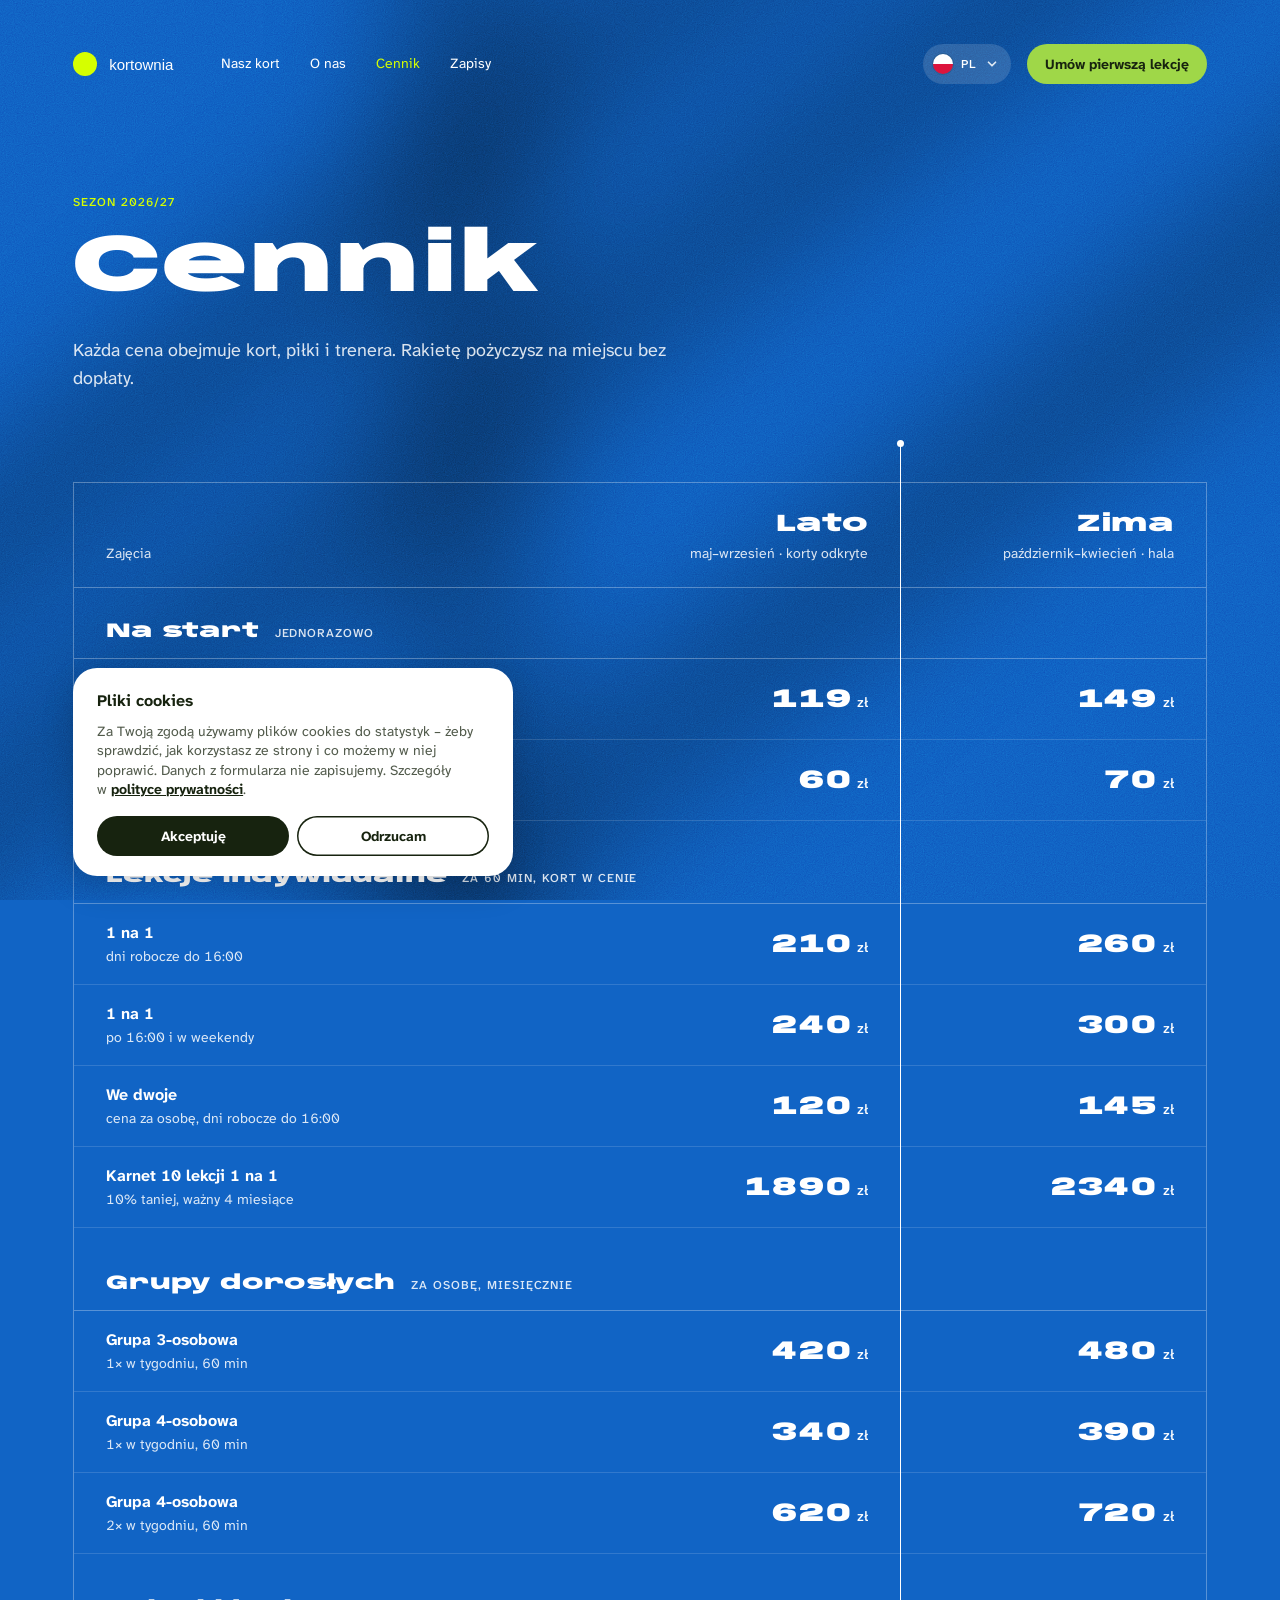
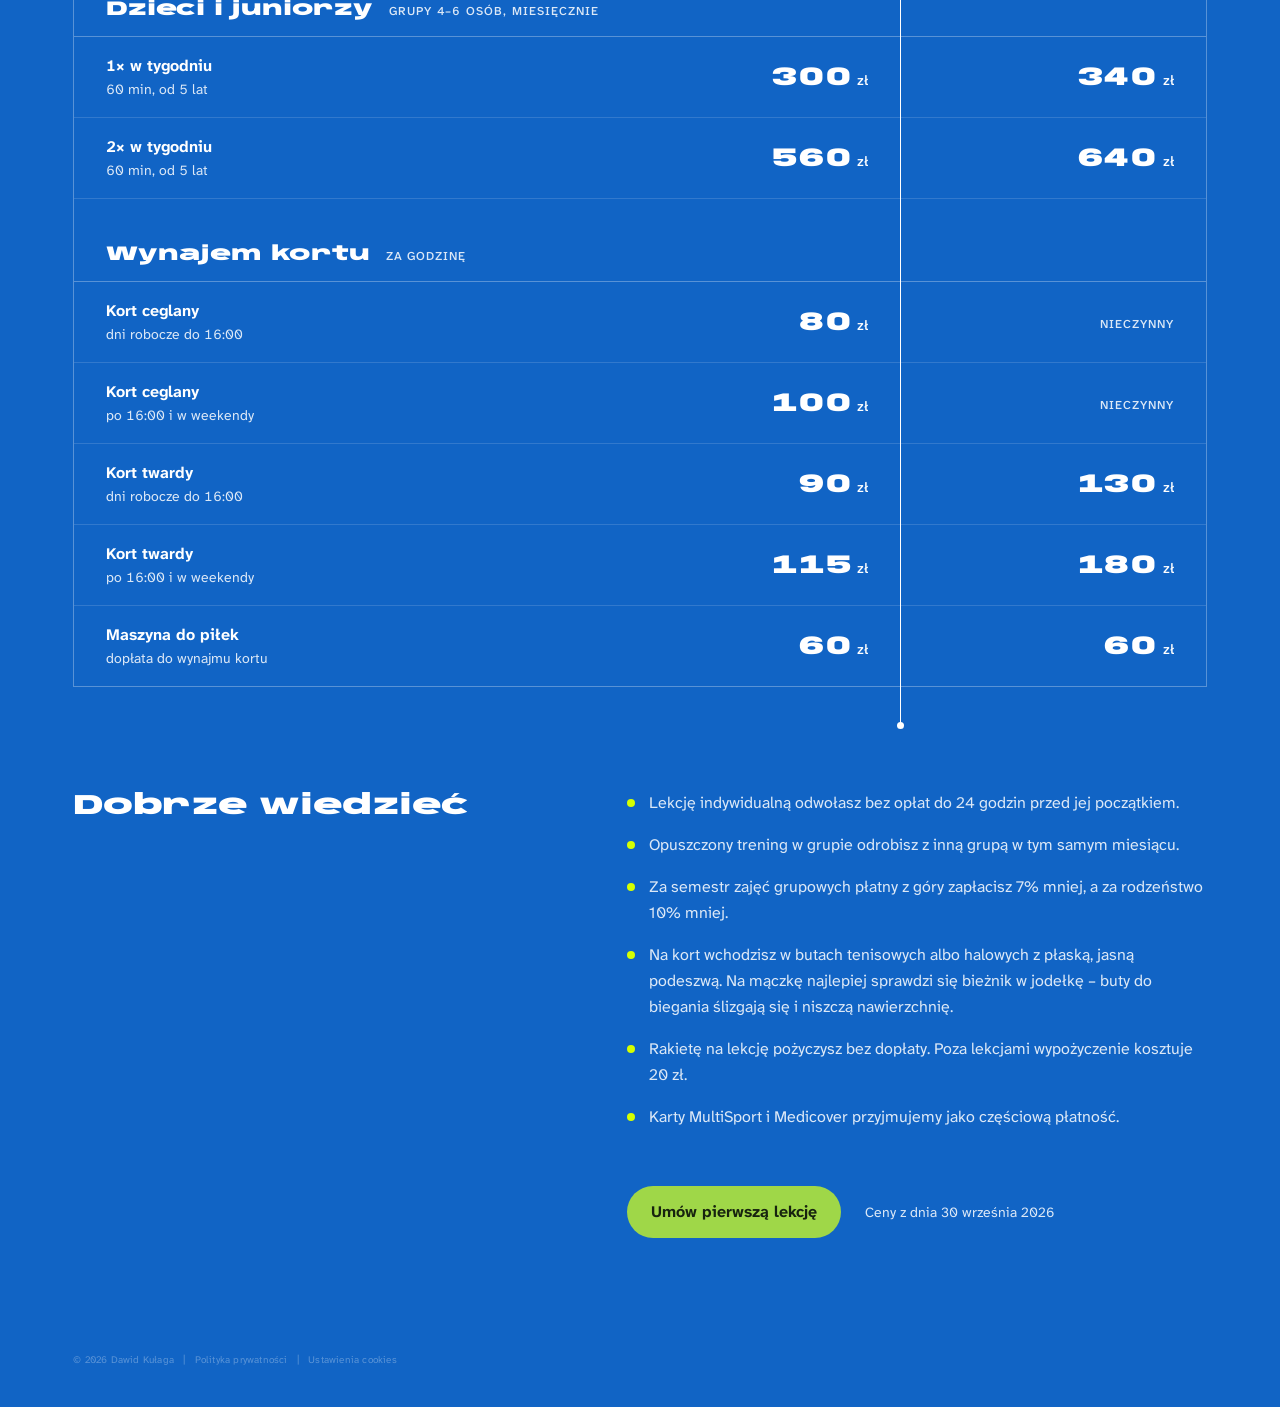
==== commit 685b5960: "Baner cookies: ogólny tekst i polska typografia; przełącznik kortu tylko na głównej - tekst banera b" ====
--- a/cennik.html
+++ b/cennik.html
@@ -15,8 +15,8 @@
     <link rel="preconnect" href="https://fonts.gstatic.com" crossorigin>
     <link href="https://fonts.googleapis.com/css2?family=Anybody:wdth,wght@150,900&family=Atkinson+Hyperlegible+Next:wght@400;500;700&family=BBH+Bartle&display=swap" rel="stylesheet">
 
-    <link rel="stylesheet" href="style.css">
-    <link rel="stylesheet" href="cennik.css">
+    <link rel="stylesheet" href="style.css?v=2026-10-01b">
+    <link rel="stylesheet" href="cennik.css?v=2026-10-01b">
     <link rel="preload" href="data/cennik.json" as="fetch" crossorigin>
     <title>Cennik – Kortownia</title>
     <meta name="description" content="Cennik szkoły tenisa Kortownia: lekcje indywidualne, grupy dorosłych, zajęcia dla dzieci i wynajem kortu – ceny w sezonie letnim i zimowym.">
@@ -140,14 +140,6 @@
             <span class="credits__sep" aria-hidden="true">|</span>
             <button class="credits__btn" type="button" data-consent-open data-i18n="cookieSettings">Ustawienia cookies</button>
         </div>
-        <div class="surface-switch">
-            <span class="surface-switch__label" id="surface-label" data-i18n="surfaceLabel">Kort</span>
-            <div class="switch switch--sliding" role="group" aria-labelledby="surface-label">
-                <span class="switch__thumb" aria-hidden="true"></span>
-                <button class="segment" type="button" data-surface="ceglany" aria-pressed="false" data-i18n="surfaceClay">Ceglany</button>
-                <button class="segment" type="button" data-surface="twardy" aria-pressed="true" data-i18n="surfaceHard">Twardy</button>
-            </div>
-        </div>
     </footer>
 
     <div class="mobile-menu" id="mobile-menu" hidden>
@@ -177,10 +169,10 @@
         </div>
     </div>
 
-    <script src="cennik.js"></script>
-    <script src="booking.js"></script>
-    <script src="consent.js"></script>
-    <script src="app.js"></script>
+    <script src="cennik.js?v=2026-10-01b"></script>
+    <script src="booking.js?v=2026-10-01b"></script>
+    <script src="consent.js?v=2026-10-01b"></script>
+    <script src="app.js?v=2026-10-01b"></script>
 
 </body>
 
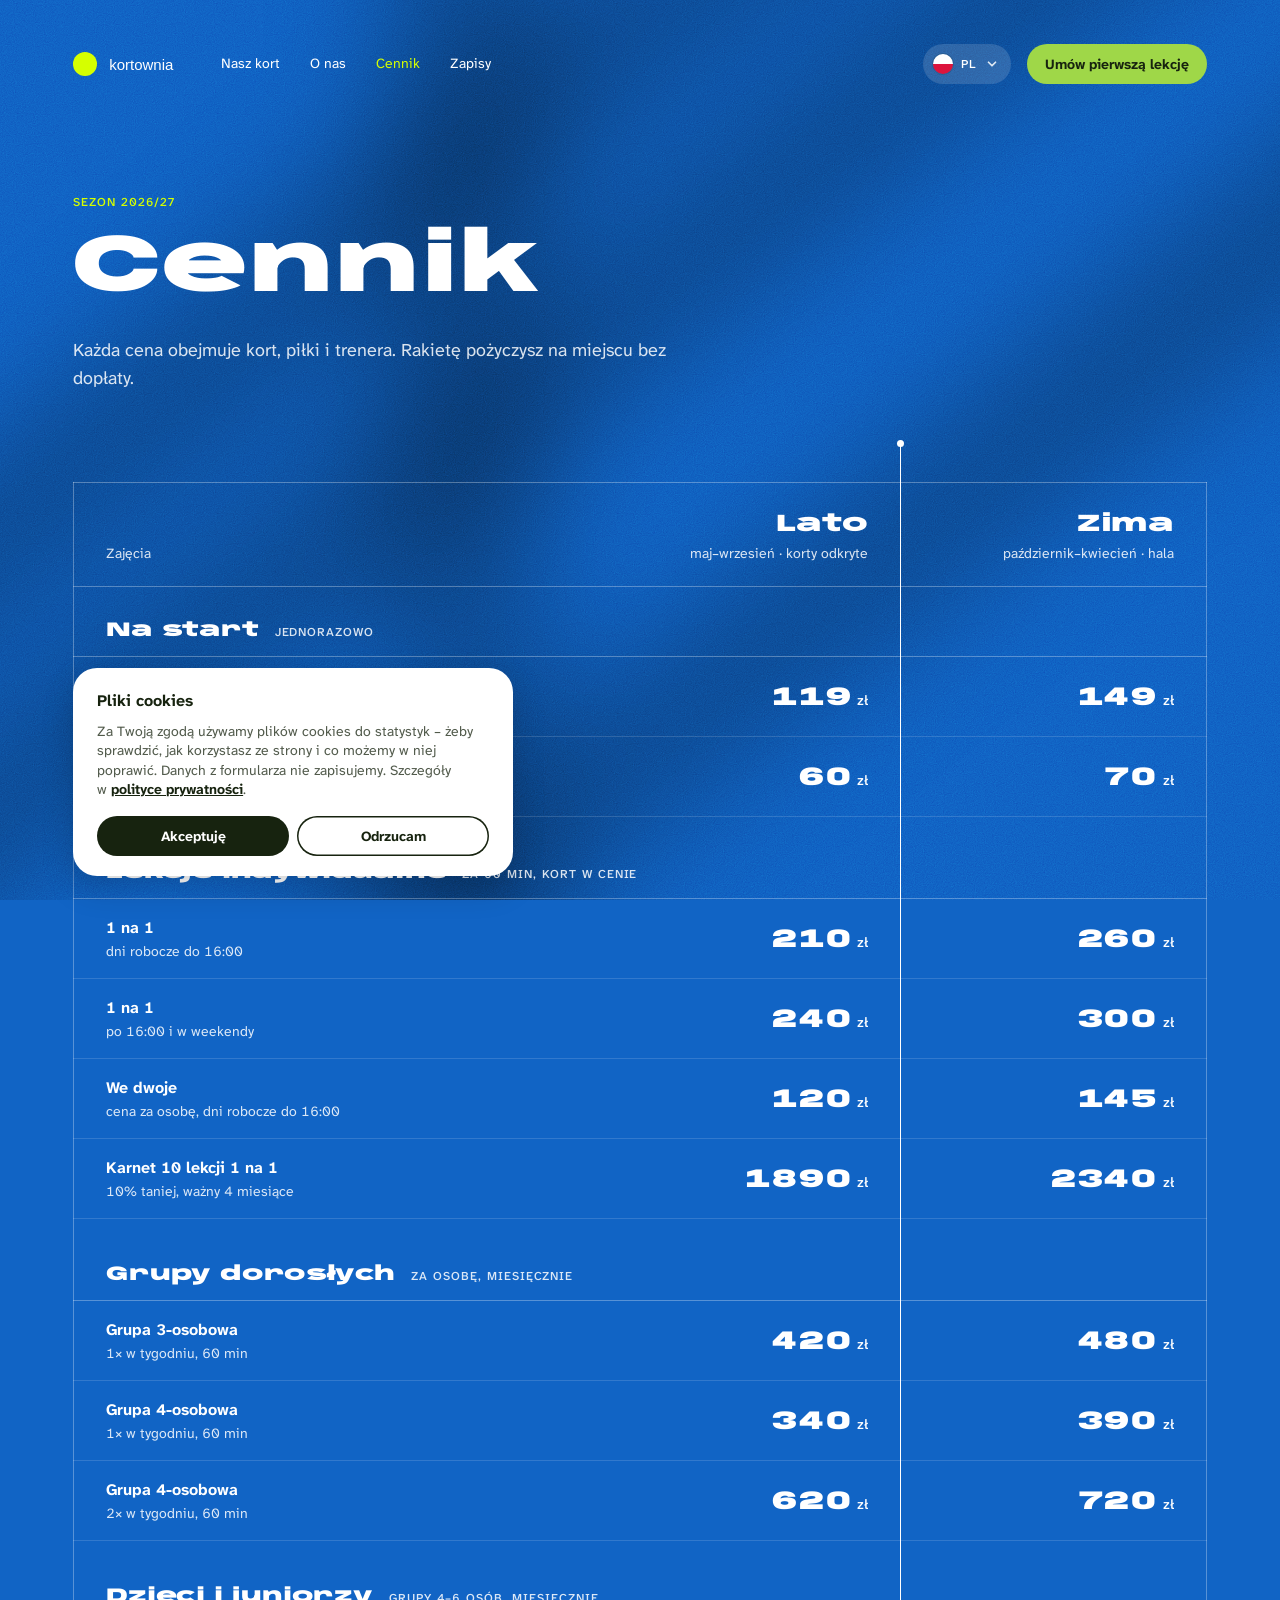
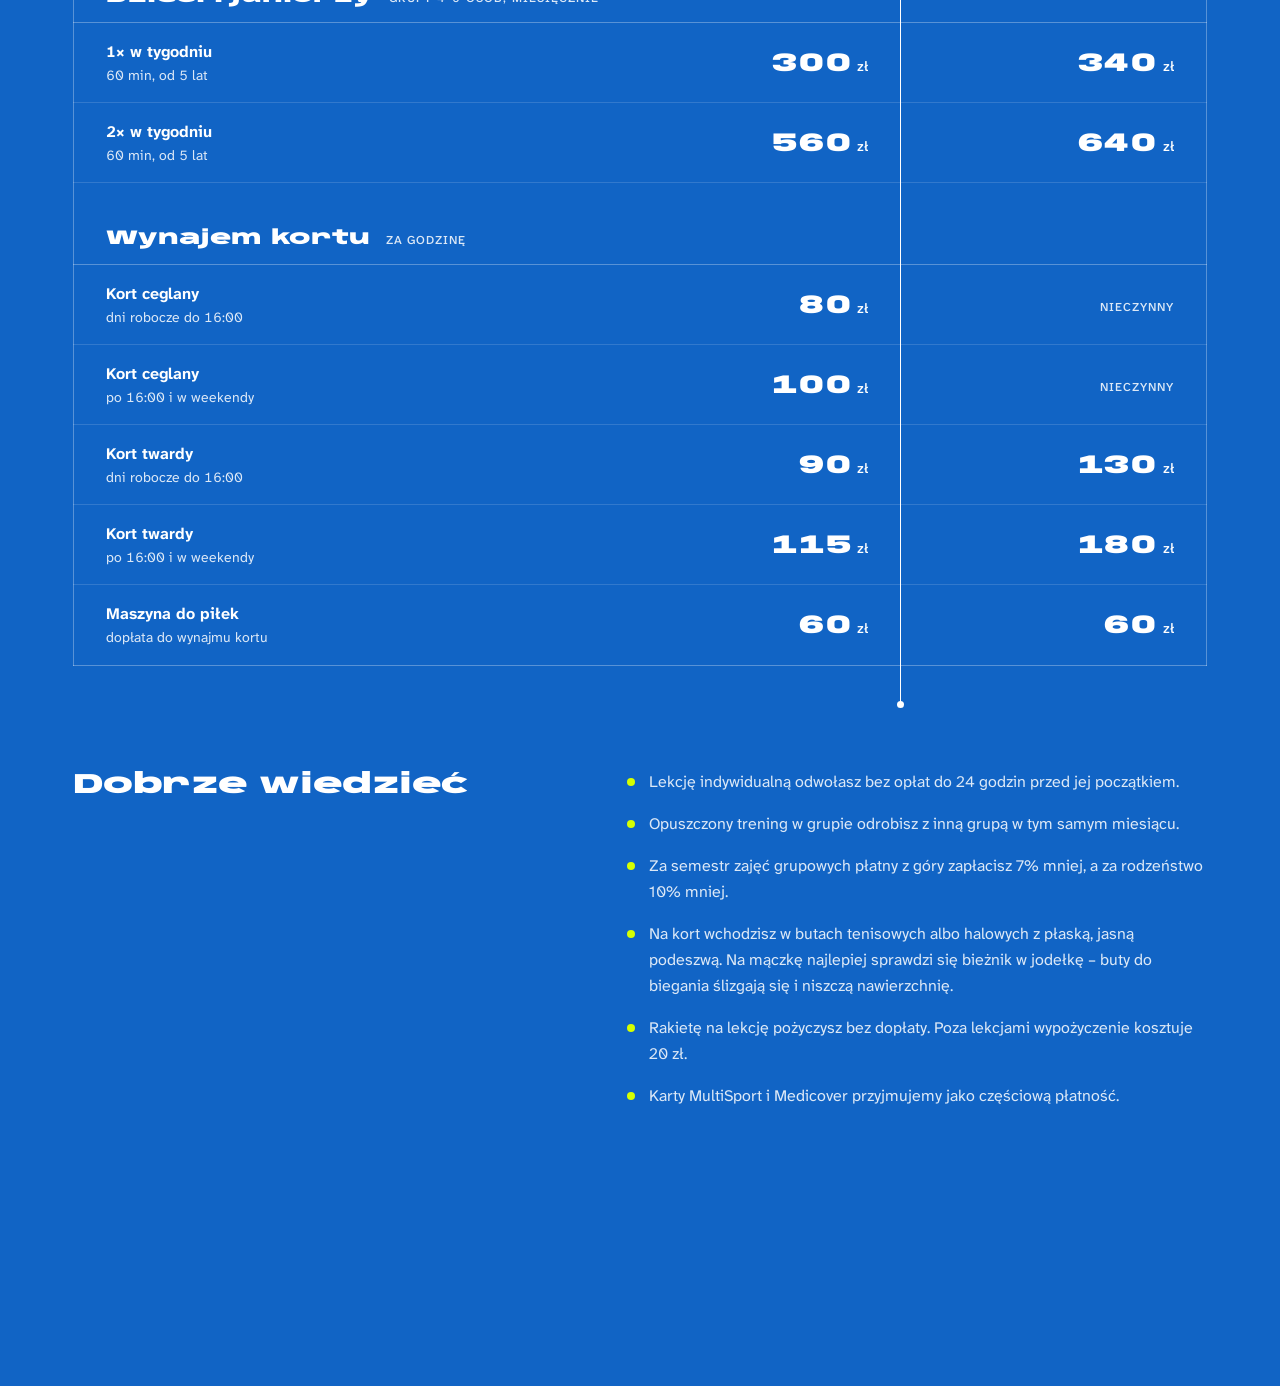
==== commit e58e5a18: "Animacje wejścia na podstronach i stała pozycja nawigacji - Nagłówek i lead cennika i polityki wchod" ====
--- a/cennik.html
+++ b/cennik.html
@@ -9,14 +9,20 @@
             var s = localStorage.getItem('kortownia-surface');
             if (s === 'ceglany' || s === 'twardy') document.documentElement.dataset.surface = s;
         } catch (e) {}
+        // Nawigacja animuje się tylko przy pierwszej stronie w sesji
+        // (przejścia między stronami – bez ponownego wejścia).
+        try {
+            if (sessionStorage.getItem('kortownia-nav-seen')) document.documentElement.classList.add('nav-seen');
+            sessionStorage.setItem('kortownia-nav-seen', '1');
+        } catch (e) {}
     </script>
 
     <link rel="preconnect" href="https://fonts.googleapis.com">
     <link rel="preconnect" href="https://fonts.gstatic.com" crossorigin>
     <link href="https://fonts.googleapis.com/css2?family=Anybody:wdth,wght@150,900&family=Atkinson+Hyperlegible+Next:wght@400;500;700&family=BBH+Bartle&display=swap" rel="stylesheet">
 
-    <link rel="stylesheet" href="style.css?v=2026-10-01b">
-    <link rel="stylesheet" href="cennik.css?v=2026-10-01b">
+    <link rel="stylesheet" href="style.css?v=2026-10-01f">
+    <link rel="stylesheet" href="cennik.css?v=2026-10-01e">
     <link rel="preload" href="data/cennik.json" as="fetch" crossorigin>
     <title>Cennik – Kortownia</title>
     <meta name="description" content="Cennik szkoły tenisa Kortownia: lekcje indywidualne, grupy dorosłych, zajęcia dla dzieci i wynajem kortu – ceny w sezonie letnim i zimowym.">
@@ -169,10 +175,10 @@
         </div>
     </div>
 
-    <script src="cennik.js?v=2026-10-01b"></script>
+    <script src="cennik.js?v=2026-10-01e"></script>
     <script src="booking.js?v=2026-10-01b"></script>
     <script src="consent.js?v=2026-10-01b"></script>
-    <script src="app.js?v=2026-10-01b"></script>
+    <script src="app.js?v=2026-10-01f"></script>
 
 </body>
 
--- a/style.css
+++ b/style.css
@@ -910,6 +910,12 @@
         opacity 0.8s ease var(--intro-delay, 0s),
         translate 1s cubic-bezier(0.2, 0.8, 0.2, 1) var(--intro-delay, 0s),
         scale 1.2s cubic-bezier(0.2, 0.8, 0.2, 1) var(--intro-delay, 0s);
+}
+
+/* Kolejna strona w tej samej sesji – nawigacja stoi od razu. */
+html.nav-seen.is-loading .nav {
+    opacity: 1;
+    translate: none;
 }
 
 .kv { --intro-delay: 0.15s; }
@@ -1790,6 +1796,51 @@
     transform: none;
 }
 
+/* Wejście nagłówka i leadu – ten sam ruch co w hero (zanikanie + 18 px
+   w górę, odstęp 0.2 s między nagłówkiem a leadem). Podstrony nie mają
+   preloadera, więc animacja startuje od razu po wczytaniu. */
+.subpage :is(.nav, .pricing__eyebrow, .legal__eyebrow, .pricing__title, .legal__title, .pricing__lead, .legal__lead, .legal__legend) {
+    animation:
+        subpage-fade 0.8s ease var(--intro-delay, 0s) both,
+        subpage-rise 1s cubic-bezier(0.2, 0.8, 0.2, 1) var(--intro-delay, 0s) both;
+}
+
+.subpage :is(.pricing__eyebrow, .legal__eyebrow, .pricing__title, .legal__title) { --intro-delay: 0.1s; }
+.subpage .nav { --intro-delay: 0.2s; }
+.nav-seen .subpage .nav { animation: none; }
+.subpage :is(.pricing__lead, .legal__lead) { --intro-delay: 0.3s; }
+.subpage .legal__legend { --intro-delay: 0.45s; }
+
+@keyframes subpage-fade {
+    from { opacity: 0; }
+}
+
+@keyframes subpage-rise {
+    from { translate: 0 18px; }
+}
+
+/* Reszta treści pojawia się przy scrollu tym samym ruchem (klasy nadaje
+   app.js – bez JS wszystko jest widoczne od razu). */
+.reveal {
+    transition:
+        opacity 0.8s ease var(--reveal-delay, 0s),
+        translate 1s cubic-bezier(0.2, 0.8, 0.2, 1) var(--reveal-delay, 0s);
+}
+
+.reveal:not(.is-visible) {
+    opacity: 0;
+    translate: 0 18px;
+}
+
+/* Przełącznik sezonu (mobile) wchodzi razem z tabelą. */
+.season-switch.reveal { --reveal-delay: 0.6s; }
+
+@media (prefers-reduced-motion: reduce) {
+    .subpage :is(.nav, .pricing__eyebrow, .legal__eyebrow, .pricing__title, .legal__title, .pricing__lead, .legal__lead, .legal__legend) {
+        animation: none;
+    }
+}
+
 /* Strona główna na desktopie mieści się w jednym ekranie (bez przewijania) –
    podstrona jest dłuższa, więc przywracamy przewijanie w pionie. */
 @media (min-width: 1024px) {
@@ -1801,6 +1852,16 @@
 
     body.subpage {
         padding-bottom: 40px;
+    }
+
+    /* Bez widocznego paska przewijania – inaczej zabiera szerokość
+       i nawigacja stoi w innym miejscu niż na stronie głównej. */
+    html:has(body.subpage) {
+        scrollbar-width: none;
+    }
+
+    html:has(body.subpage)::-webkit-scrollbar {
+        display: none;
     }
 }
 
--- a/cennik.css
+++ b/cennik.css
@@ -61,7 +61,51 @@
 
 .price-court {
     position: relative;
-    border: 1px solid var(--kreda-30);
+    /* Obrys rysują linie z .price-court__lines (cennik.js). */
+    border: 1px solid transparent;
+}
+
+.price-court__lines {
+    position: absolute;
+    inset: -1px;
+    pointer-events: none;
+}
+
+.price-court__line {
+    position: absolute;
+    background: var(--kreda-14);
+    transform-origin: left center;
+}
+
+.price-court__line--top,
+.price-court__line--bottom,
+.price-court__line--row,
+.price-court__line--row-strong {
+    left: 0;
+    width: 100%;
+    height: 1px;
+}
+
+.price-court__line--top { top: 0; }
+.price-court__line--bottom { bottom: 0; transform-origin: right center; }
+
+.price-court__line--left,
+.price-court__line--right {
+    top: 0;
+    width: 1px;
+    height: 100%;
+    transform-origin: center top;
+}
+
+.price-court__line--left { left: 0; }
+.price-court__line--right { right: 0; }
+
+.price-court__line--top,
+.price-court__line--bottom,
+.price-court__line--left,
+.price-court__line--right,
+.price-court__line--row-strong {
+    background: var(--kreda-30);
 }
 
 .price-court__net {
@@ -111,7 +155,6 @@
 .price-table thead th {
     padding-top: 28px;
     padding-bottom: 24px;
-    border-bottom: 1px solid var(--kreda-30);
     vertical-align: bottom;
 }
 
@@ -154,7 +197,6 @@
 .price-group__head th {
     padding-top: 44px;
     padding-bottom: 14px;
-    border-bottom: 1px solid var(--kreda-30);
 }
 
 .price-group:first-of-type .price-group__head th {
@@ -174,12 +216,7 @@
 
 /* Wiersze */
 .price-row > * {
-    border-bottom: 1px solid var(--kreda-14);
     transition: background-color 0.15s ease;
-}
-
-.price-group:last-of-type .price-row:last-child > * {
-    border-bottom: 0;
 }
 
 .price-row:hover > * {
@@ -247,21 +284,34 @@
     line-height: 28px;
 }
 
-/* Wejście: siatka „rozwija się” z góry, wiersze pojawiają się po niej. */
-.price-court:not(.is-ready) .price-court__net {
+/* Wejście: linie kortu rysują się jak grid na stronie głównej, siatka
+   rozwija się z góry, a wiersze delikatnie wchodzą po kolei za swoją linią. */
+.price-court:not(.is-ready) :is(.price-court__line--top, .price-court__line--bottom, .price-court__line--row, .price-court__line--row-strong) {
+    scale: 0 1;
+}
+
+.price-court:not(.is-ready) :is(.price-court__line--left, .price-court__line--right, .price-court__net) {
     scale: 1 0;
 }
 
-.price-court:not(.is-ready) tbody {
+.price-court.is-ready :is(.price-court__line, .price-court__net) {
+    transition: scale 1.3s cubic-bezier(0.65, 0, 0.2, 1) var(--line-delay, 0s);
+}
+
+.price-court__net {
+    --line-delay: var(--net-delay, 0.25s);
+}
+
+.price-court:not(.is-ready) tr > * {
     opacity: 0;
-}
-
-.price-court.is-ready .price-court__net {
-    transition: scale 0.9s cubic-bezier(0.65, 0, 0.35, 1);
-}
-
-.price-court.is-ready tbody {
-    transition: opacity 0.5s ease 0.3s;
+    translate: 0 6px;
+}
+
+.price-court.is-ready tr > * {
+    transition:
+        opacity 0.6s ease var(--row-delay, 0s),
+        translate 0.8s cubic-bezier(0.2, 0.8, 0.2, 1) var(--row-delay, 0s),
+        background-color 0.15s ease;
 }
 
 /* ---------- Dobrze wiedzieć + CTA ---------- */
@@ -419,10 +469,11 @@
 }
 
 @media (prefers-reduced-motion: reduce) {
-    .price-court .price-court__net,
-    .price-court tbody {
+    .price-court :is(.price-court__line, .price-court__net),
+    .price-court tr > * {
         transition: none !important;
         scale: none !important;
+        translate: none !important;
         opacity: 1 !important;
     }
 }
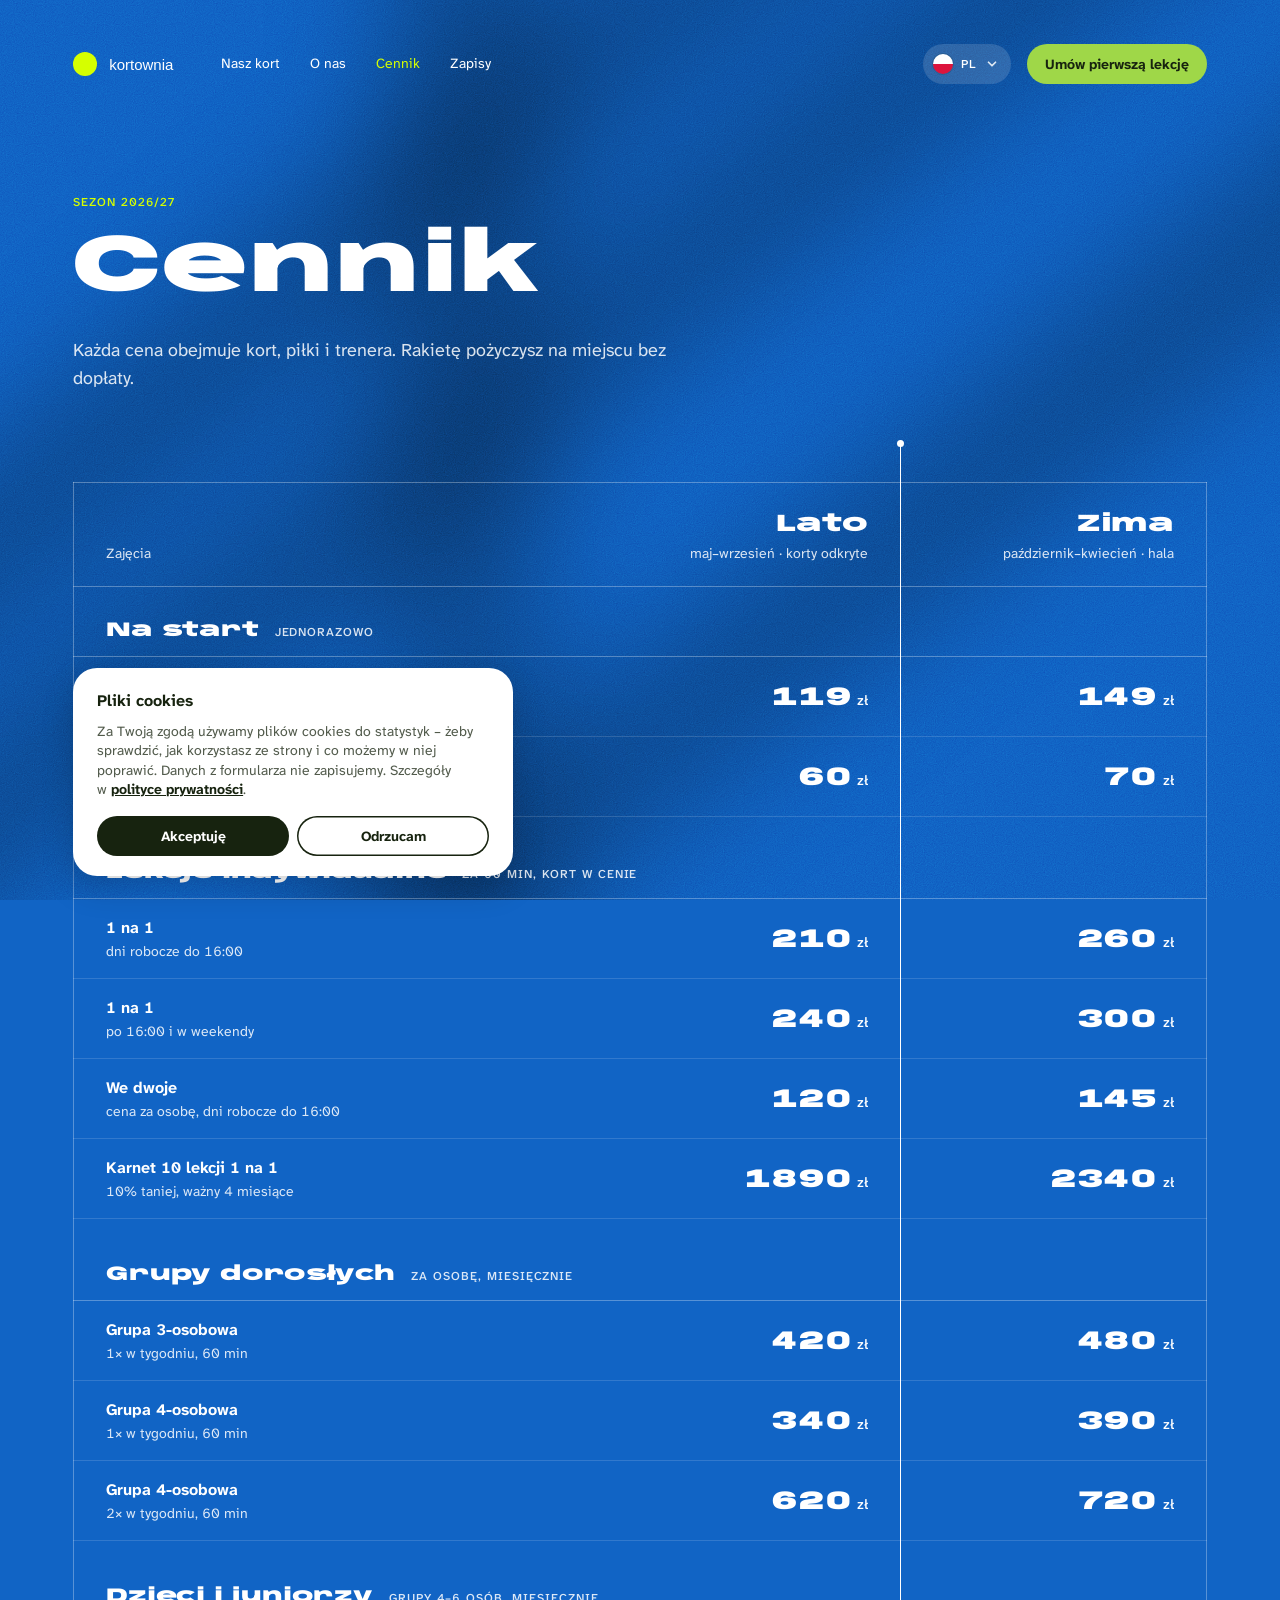
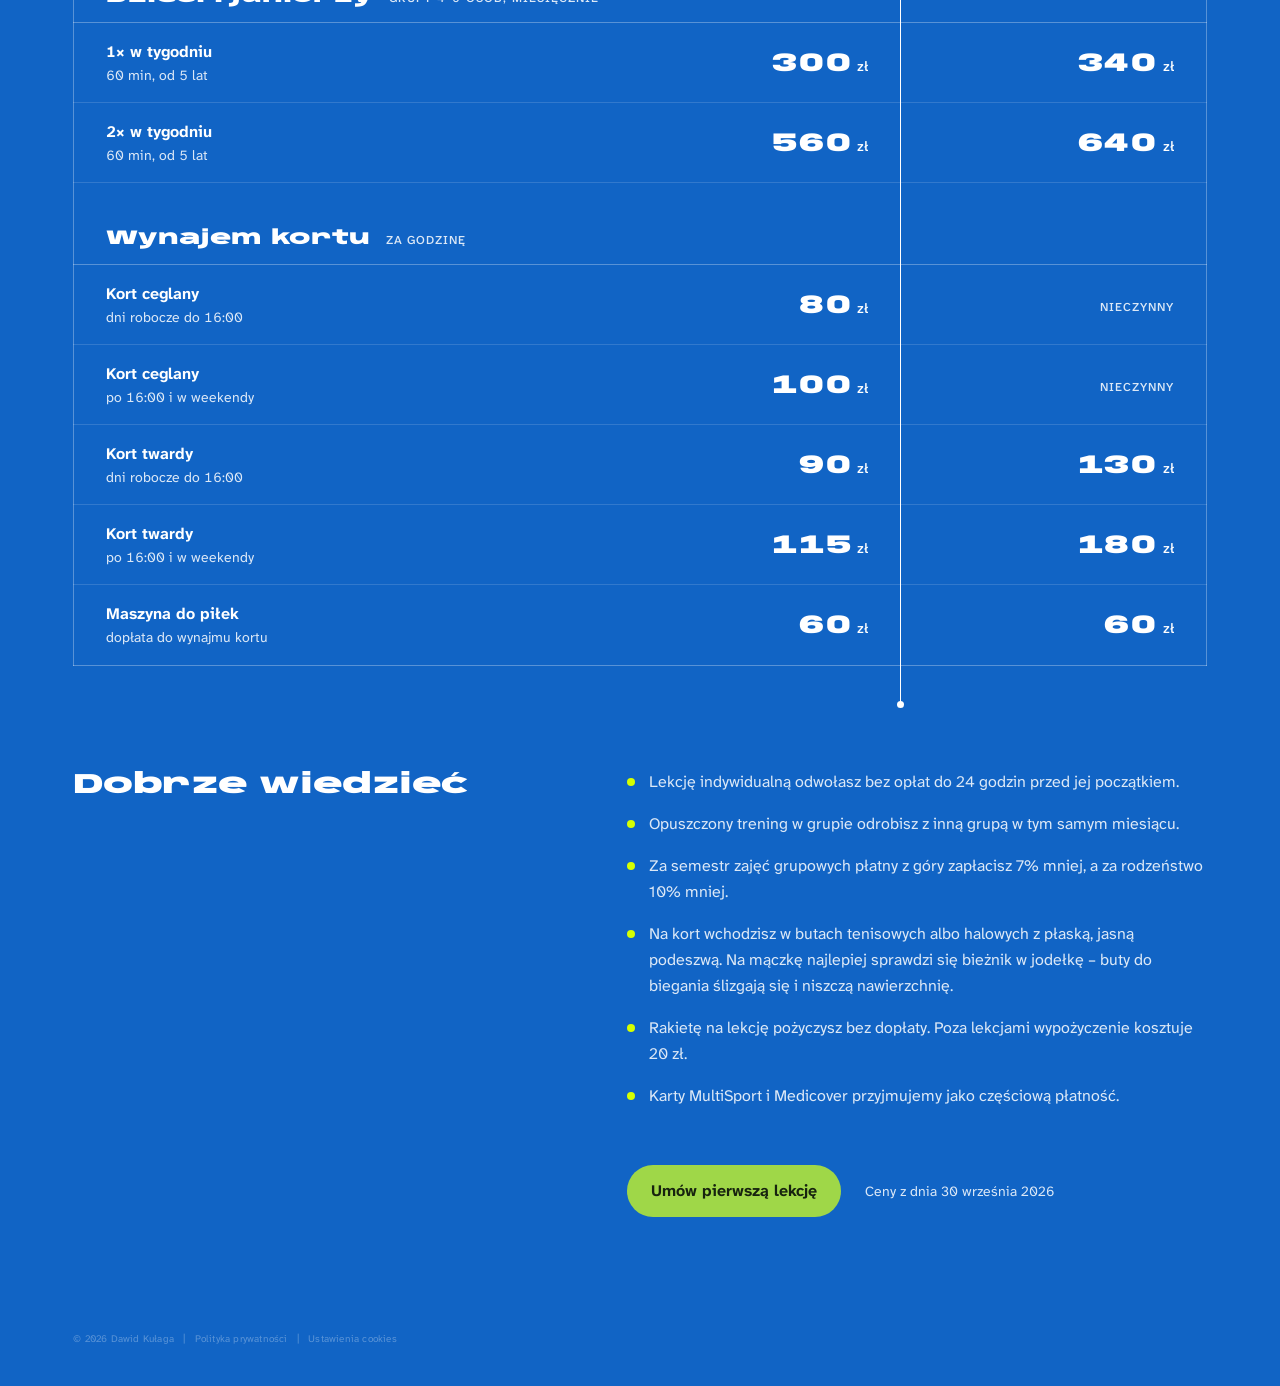
==== commit 11e61701: "Mobile: treść podstron na linii logo, przełącznik sezonu nad cenami Co-Authored-By: Claude Opus 5.5 " ====
--- a/cennik.html
+++ b/cennik.html
@@ -22,7 +22,7 @@
     <link href="https://fonts.googleapis.com/css2?family=Anybody:wdth,wght@150,900&family=Atkinson+Hyperlegible+Next:wght@400;500;700&family=BBH+Bartle&display=swap" rel="stylesheet">
 
     <link rel="stylesheet" href="style.css?v=2026-10-01f">
-    <link rel="stylesheet" href="cennik.css?v=2026-10-01e">
+    <link rel="stylesheet" href="cennik.css?v=2026-10-06c">
     <link rel="preload" href="data/cennik.json" as="fetch" crossorigin>
     <title>Cennik – Kortownia</title>
     <meta name="description" content="Cennik szkoły tenisa Kortownia: lekcje indywidualne, grupy dorosłych, zajęcia dla dzieci i wynajem kortu – ceny w sezonie letnim i zimowym.">
--- a/cennik.css
+++ b/cennik.css
@@ -379,7 +379,8 @@
     .pricing {
         --col-offer: 62%;
         --col-season: 38%;
-        width: calc(358 * var(--m));
+        /* Treść na linii logo (16 px wewnątrz paska nawigacji). */
+        width: calc(358 * var(--m) - 32px);
         padding-top: 40px;
     }
 
@@ -395,6 +396,7 @@
     .season-switch {
         display: flex;
         align-items: center;
+        justify-content: space-between;
         gap: 12px;
         margin-bottom: 24px;
     }
